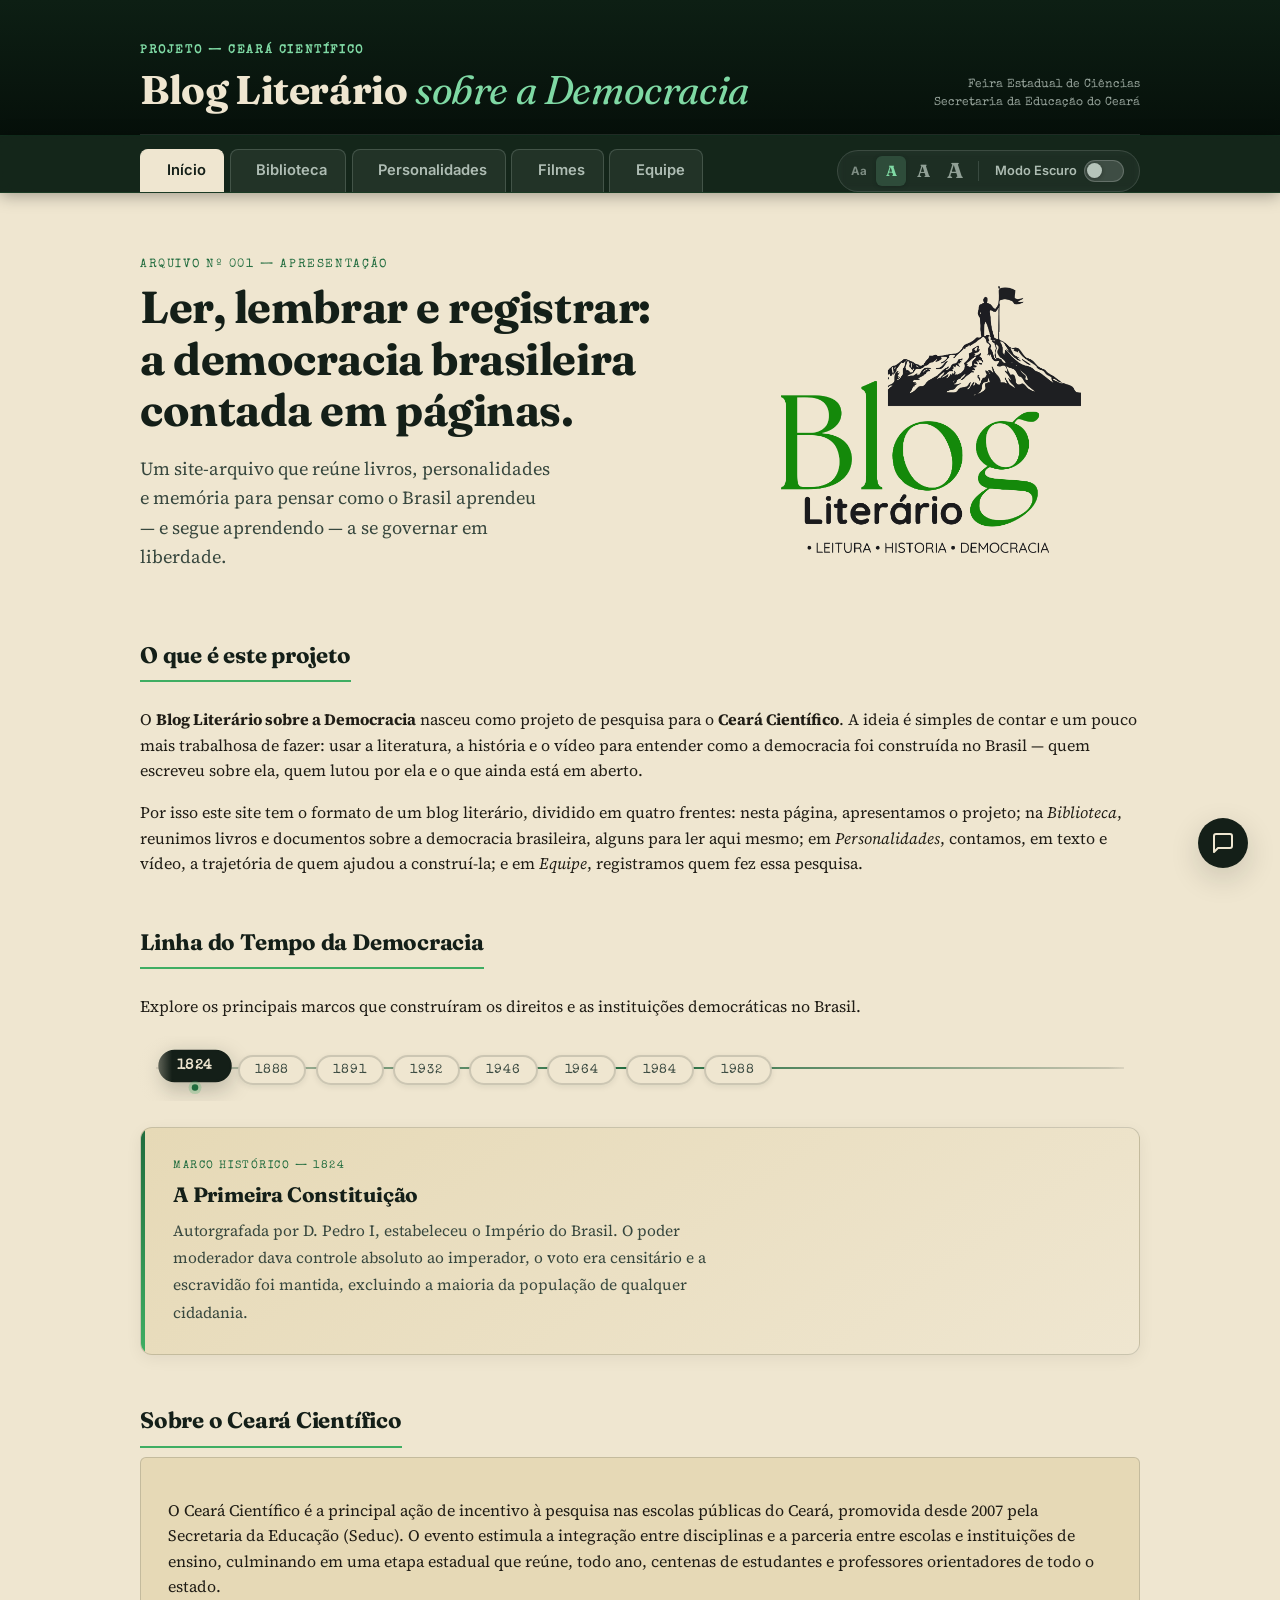
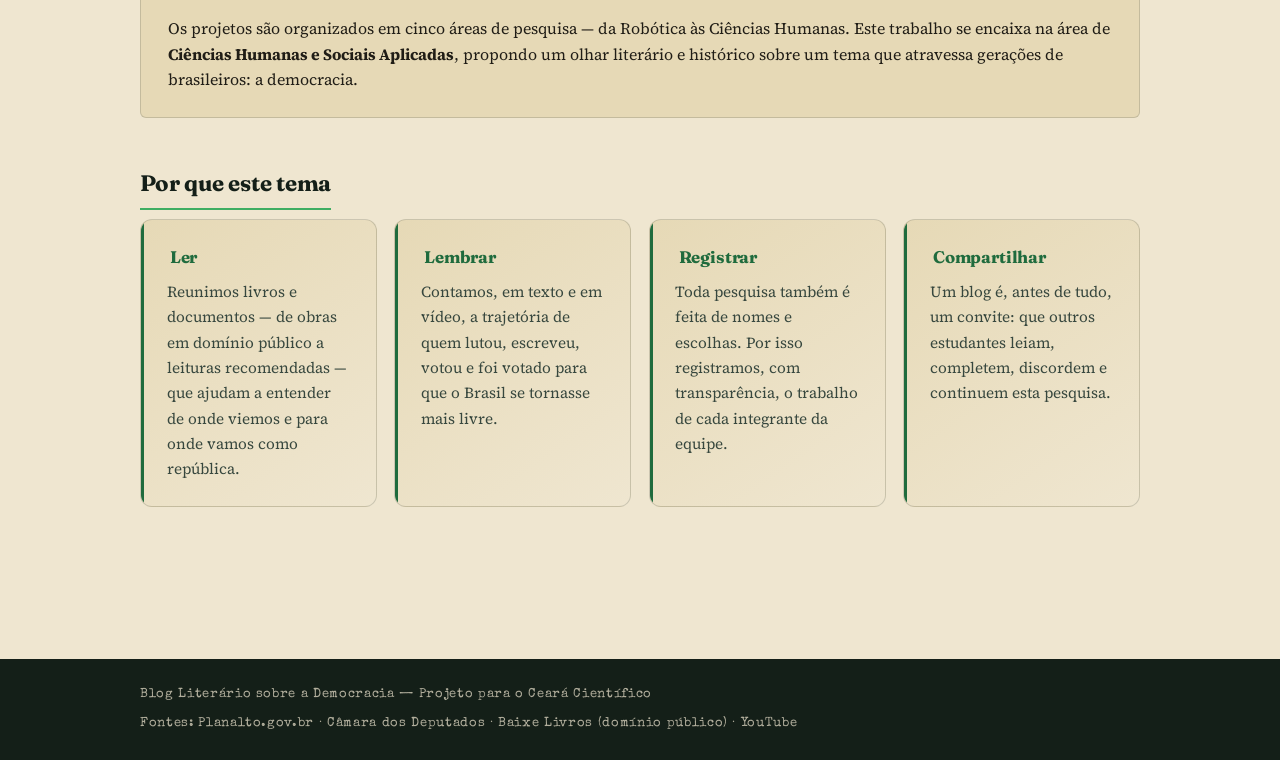
==== trabalho-democracia-real/trabalho-democracia/index.html @ 2d3a6866 "Corrige pagina inicial" ====
﻿<!DOCTYPE html>
<html lang="pt-BR">

<head>
  <meta charset="UTF-8">
  <meta name="viewport" content="width=device-width, initial-scale=1.0">
  <meta name="description"
    content="Blog Literário sobre a Democracia Brasileira — livros, personalidades e memória reunidos para entender como o Brasil aprendeu a se governar em liberdade. Projeto Ceará Científico.">
  <meta property="og:title" content="Blog Literário sobre a Democracia — Ceará Científico">
  <meta property="og:description"
    content="Livros, personalidades e memória da democracia brasileira em um site-arquivo para o Ceará Científico.">
  <meta property="og:type" content="website">
  <title>Blog Literário sobre a Democracia — Ceará Científico</title>
  <link rel="icon" type="image/png" href="logo ofccc.png">
  <link rel="apple-touch-icon" href="logo ofccc.png">
  <link rel="preconnect" href="https://fonts.googleapis.com">
  <link rel="preconnect" href="https://fonts.gstatic.com" crossorigin>
  <link
    href="https://fonts.googleapis.com/css2?family=Fraunces:opsz,wght@9..144,400;9..144,500;9..144,600;9..144,700;9..144,900&family=Source+Serif+4:opsz,wght@8..60,400;8..60,500;8..60,600&family=Inter:wght@400;500;600;700&family=Special+Elite&display=swap"
    rel="stylesheet">
  <link rel="stylesheet" href="style.css">
  <!-- EmailJS SDK -->
  <script type="text/javascript" src="https://cdn.jsdelivr.net/npm/@emailjs/browser@4/dist/email.min.js"></script>
</head>

<body>

  <header class="site-header">
    <div class="wrap">
      <div class="brand">
        <div>
          <span class="eyebrow">Projeto — Ceará Científico</span>
          <h1>Blog Literário <em>sobre a Democracia</em></h1>
        </div>
        <div class="brand-meta">Feira Estadual de Ciências<br>Secretaria da Educação do Ceará</div>
      </div>
    </div>
  </header>

  <div class="header-sticky-nav">
    <div class="wrap">
      <div class="header-bottom">
        <nav class="tabs" role="tablist" aria-label="Seções do site" style="padding-top: 0;">
          <button class="tab" role="tab" id="tabbtn-inicio" aria-controls="inicio" aria-selected="true"
            data-tab="inicio">
            <span class="tab-num"></span>Início
          </button>
          <button class="tab" role="tab" id="tabbtn-biblioteca" aria-controls="biblioteca" aria-selected="false"
            data-tab="biblioteca" tabindex="-1">
            <span class="tab-num"></span>Biblioteca
          </button>
          <button class="tab" role="tab" id="tabbtn-personalidades" aria-controls="personalidades" aria-selected="false"
            data-tab="personalidades" tabindex="-1">
            <span class="tab-num"></span>Personalidades
          </button>
          <button class="tab" role="tab" id="tabbtn-filmes" aria-controls="filmes" aria-selected="false"
            data-tab="filmes" tabindex="-1">
            <span class="tab-num"></span>Filmes
          </button>
          <button class="tab" role="tab" id="tabbtn-equipe" aria-controls="equipe" aria-selected="false"
            data-tab="equipe" tabindex="-1">
            <span class="tab-num"></span>Equipe
          </button>
        </nav>

        <div class="header-controls">
          <!-- Controles de tamanho de fonte -->
          <div class="font-size-controls" role="group" aria-label="Controle de tamanho de fonte">
            <span class="controls-label">Aa</span>
            <button class="font-size-btn" id="font-size-normal" aria-label="Tamanho normal" aria-pressed="true"
              title="Tamanho padrão">A</button>
            <button class="font-size-btn font-size-btn--lg" id="font-size-large" aria-label="Tamanho grande"
              aria-pressed="false" title="Texto maior">A</button>
            <button class="font-size-btn font-size-btn--xl" id="font-size-xlarge" aria-label="Tamanho extra grande"
              aria-pressed="false" title="Texto muito maior">A</button>
          </div>
          <!-- Separador -->
          <div class="controls-divider"></div>
          <!-- Botão modo claro/escuro -->
          <label class="theme-toggle-wrap" for="dark-mode-toggle" title="Alternar modo claro/escuro">
            <span class="theme-toggle-label">Modo Escuro</span>
            <button class="theme-toggle-btn" id="dark-mode-toggle" aria-label="Alternar modo escuro">
              <span class="toggle-knob"></span>
            </button>
          </label>
        </div>
      </div>
    </div>
  </div>

  <main>

    <!-- ================= INÍCIO ================= -->
    <section class="panel" id="inicio" role="tabpanel" aria-labelledby="tabbtn-inicio">
      <div class="wrap">

        <div class="hero">
          <div>
            <span class="eyebrow">Arquivo Nº 001 — Apresentação</span>
            <h2>Ler, lembrar e registrar: a democracia brasileira contada em páginas.</h2>
            <p class="lede">Um site-arquivo que reúne livros, personalidades e memória para pensar como o Brasil
              aprendeu — e segue aprendendo — a se governar em liberdade.</p>
          </div>
          <div class="hero-stamp">
            <img src="logo ofccc.png" alt="Logo Blog Literário" class="hero-logo">
          </div>
        </div>

        <section class="block">
          <h3>O que é este projeto</h3>
          <p>O <strong>Blog Literário sobre a Democracia</strong> nasceu como projeto de pesquisa para o <strong>Ceará
              Científico</strong>. A ideia é simples de contar e um pouco mais trabalhosa de fazer: usar a literatura, a
            história e o vídeo para entender como a democracia foi construída no Brasil — quem escreveu sobre ela, quem
            lutou por ela e o que ainda está em aberto.</p>
          <p>Por isso este site tem o formato de um blog literário, dividido em quatro frentes: nesta página,
            apresentamos o projeto; na <em>Biblioteca</em>, reunimos livros e documentos sobre a democracia brasileira,
            alguns para ler aqui mesmo; em <em>Personalidades</em>, contamos, em texto e vídeo, a trajetória de quem
            ajudou a construí-la; e em <em>Equipe</em>, registramos quem fez essa pesquisa.</p>
        </section>



        <section class="block">
          <h3>Linha do Tempo da Democracia</h3>
          <p>Explore os principais marcos que construíram os direitos e as instituições democráticas no Brasil.</p>
          <div class="timeline-container">
            <div class="timeline-track" id="timeline-track" role="tablist" aria-label="Linha do tempo"></div>
          </div>
          <div class="timeline-display" id="timeline-display" role="tabpanel"></div>
        </section>

        <section class="block">
          <h3>Sobre o Ceará Científico</h3>
          <div class="info-card">
            <p>O Ceará Científico é a principal ação de incentivo à pesquisa nas escolas públicas do Ceará, promovida
              desde 2007 pela Secretaria da Educação (Seduc). O evento estimula a integração entre disciplinas e a
              parceria entre escolas e instituições de ensino, culminando em uma etapa estadual que reúne, todo ano,
              centenas de estudantes e professores orientadores de todo o estado.</p>
            <p style="margin-bottom:0">Os projetos são organizados em cinco áreas de pesquisa — da Robótica às Ciências
              Humanas. Este trabalho se encaixa na área de <strong>Ciências Humanas e Sociais Aplicadas</strong>,
              propondo um olhar literário e histórico sobre um tema que atravessa gerações de brasileiros: a democracia.
            </p>
          </div>
        </section>

        <section class="block">
          <h3>Por que este tema</h3>
          <div class="mission-grid">
            <div class="mission-card">
              <h4>Ler</h4>
              <p>Reunimos livros e documentos — de obras em domínio público a leituras recomendadas — que ajudam a
                entender de onde viemos e para onde vamos como república.</p>
            </div>
            <div class="mission-card">
              <h4>Lembrar</h4>
              <p>Contamos, em texto e em vídeo, a trajetória de quem lutou, escreveu, votou e foi votado para que o
                Brasil se tornasse mais livre.</p>
            </div>
            <div class="mission-card">
              <h4>Registrar</h4>
              <p>Toda pesquisa também é feita de nomes e escolhas. Por isso registramos, com transparência, o trabalho
                de cada integrante da equipe.</p>
            </div>
            <div class="mission-card">
              <h4>Compartilhar</h4>
              <p>Um blog é, antes de tudo, um convite: que outros estudantes leiam, completem, discordem e continuem
                esta pesquisa.</p>
            </div>
          </div>
        </section>

      </div>
    </section>

    <!-- ================= BIBLIOTECA ================= -->
    <section class="panel" id="biblioteca" role="tabpanel" aria-labelledby="tabbtn-biblioteca" hidden>
      <div class="wrap">
        <div class="panel-head" id="biblioteca-head">
          <span class="eyebrow">Arquivo Nº 002 — Biblioteca</span>
          <h2>Uma estante sobre a democracia brasileira</h2>
          <p class="lede">Clique em qualquer livro para descobrir mais sobre ele. Alguns podem ser lidos aqui mesmo —
            são obras em domínio público. Outros são leituras recomendadas que vale buscar numa biblioteca ou livraria.
          </p>
        </div>

        <section class="block">
          <h3 id="estante-title">A estante temática</h3>
          <!-- Barra de Pesquisa de Livros por Nome -->
          <div class="bookshelf-search-box">
            <div class="search-input-wrap">
              <svg class="search-icon" viewBox="0 0 24 24" width="18" height="18" fill="none" stroke="currentColor"
                stroke-width="2.2" stroke-linecap="round" stroke-linejoin="round">
                <circle cx="11" cy="11" r="8"></circle>
                <line x1="21" y1="21" x2="16.65" y2="16.65"></line>
              </svg>
              <input type="text" id="bookshelf-search-input" class="bookshelf-search-input"
                placeholder="Pesquisar livro pelo nome ou autor..." aria-label="Pesquisar livro pelo nome">
              <button type="button" id="bookshelf-search-clear" class="bookshelf-search-clear"
                aria-label="Limpar pesquisa" style="display:none;">&times;</button>
            </div>
            <button type="button" id="bookshelf-search-btn" class="bookshelf-search-btn">
              <svg viewBox="0 0 24 24" width="16" height="16" fill="none" stroke="currentColor" stroke-width="2.5"
                stroke-linecap="round" stroke-linejoin="round">
                <circle cx="11" cy="11" r="8"></circle>
                <line x1="21" y1="21" x2="16.65" y2="16.65"></line>
              </svg>
              <span>Pesquisar</span>
            </button>
          </div>

          <!-- Filtros de Categorias Temáticas -->
          <div class="category-nav-wrapper">
            <div class="category-nav" id="category-nav" role="tablist" aria-label="Categorias temáticas da biblioteca">
            </div>
          </div>

          <!-- Banner explicativo da categoria ativa -->
          <div class="category-banner" id="category-banner" role="region" aria-live="polite"></div>

          <div class="bookshelf-stage">
            <!-- Grade de livros -->
            <div class="bookshelf-grid" id="bookshelf-grid" role="list" aria-label="Lista de livros"></div>
          </div>

        </section>
      </div>
    </section>


    <!-- ================= PERSONALIDADES ================= -->
    <section class="panel" id="personalidades" role="tabpanel" aria-labelledby="tabbtn-personalidades" hidden>
      <div class="wrap">
        <div class="panel-head">
          <span class="eyebrow">Arquivo Nº 003 — Personalidades</span>
          <h2>Vidas na construção da democracia brasileira</h2>
          <p class="lede">De um quilombo do século XVII à Constituinte de 1988: histórias de quem ampliou, defendeu ou
            reconquistou a liberdade política no Brasil.</p>
        </div>

        <section class="block">
          <!-- Barra de Controle: Pesquisa e Alternância de Visualização -->
          <div class="personality-controls">
            <div class="personality-search-box">
              <div class="search-input-wrap">
                <svg class="search-icon" viewBox="0 0 24 24" width="18" height="18" fill="none" stroke="currentColor"
                  stroke-width="2.2" stroke-linecap="round" stroke-linejoin="round">
                  <circle cx="11" cy="11" r="8"></circle>
                  <line x1="21" y1="21" x2="16.65" y2="16.65"></line>
                </svg>
                <input type="text" id="personality-search-input" class="personality-search-input"
                  placeholder="Pesquisar por nome, papel ou época..." aria-label="Pesquisar personalidade">
                <button type="button" id="personality-search-clear" class="personality-search-clear"
                  aria-label="Limpar pesquisa" style="display:none;">&times;</button>
              </div>
              <button type="button" id="personality-search-btn" class="personality-search-btn">
                <svg viewBox="0 0 24 24" width="16" height="16" fill="none" stroke="currentColor" stroke-width="2.5"
                  stroke-linecap="round" stroke-linejoin="round">
                  <circle cx="11" cy="11" r="8"></circle>
                  <line x1="21" y1="21" x2="16.65" y2="16.65"></line>
                </svg>
                <span>Pesquisar</span>
              </button>
            </div>

            <div class="personality-view-toggle">
              <button type="button" id="p-view-grid" class="p-view-btn active" aria-label="Ver em Grade"
                title="Visualização em Grade">
                <svg viewBox="0 0 24 24" width="16" height="16" fill="none" stroke="currentColor" stroke-width="2"
                  stroke-linecap="round" stroke-linejoin="round">
                  <rect x="3" y="3" width="7" height="7"></rect>
                  <rect x="14" y="3" width="7" height="7"></rect>
                  <rect x="14" y="14" width="7" height="7"></rect>
                  <rect x="3" y="14" width="7" height="7"></rect>
                </svg>
                <span>Grade</span>
              </button>
              <button type="button" id="p-view-carousel" class="p-view-btn" aria-label="Ver em Carrossel"
                title="Visualização em Carrossel">
                <svg viewBox="0 0 24 24" width="16" height="16" fill="none" stroke="currentColor" stroke-width="2"
                  stroke-linecap="round" stroke-linejoin="round">
                  <rect x="2" y="5" width="20" height="14" rx="2"></rect>
                  <path d="M8 5v14M16 5v14"></path>
                </svg>
                <span>Carrossel</span>
              </button>
            </div>
          </div>

          <!-- Filtros de Período Histórico / Épocas -->
          <div class="personality-era-wrapper">
            <div class="personality-era-nav" id="personality-era-nav" role="tablist"
              aria-label="Filtros por época histórica"></div>
          </div>

          <!-- Estágio com Grade/Carrossel -->
          <div class="personality-stage grid-mode" id="personality-stage">
            <div class="carousel-container" id="personalities-carousel-wrapper">
              <button class="carousel-arrow prev" id="carousel-prev" aria-label="Personalidade anterior">
                <svg viewBox="0 0 24 24" fill="none" stroke="currentColor" stroke-width="2.5" width="20" height="20">
                  <path d="M15 18l-6-6 6-6" />
                </svg>
              </button>
              <div class="personalities-carousel" id="personalities-carousel" role="list"
                aria-label="Lista de personalidades"></div>
              <button class="carousel-arrow next" id="carousel-next" aria-label="Próxima personalidade">
                <svg viewBox="0 0 24 24" fill="none" stroke="currentColor" stroke-width="2.5" width="20" height="20">
                  <path d="M9 18l6-6-6-6" />
                </svg>
              </button>
            </div>
            <div class="carousel-dots" id="carousel-dots" role="tablist" aria-label="Páginas do carrossel"></div>
          </div>
        </section>

      </div>
    </section>

    <!-- ================= MODAL DE PERSONALIDADE ================= -->
    <div class="personality-modal-overlay" id="personality-modal" hidden role="dialog" aria-modal="true"
      aria-labelledby="modal-name">
      <div class="personality-modal-content">
        <button class="personality-modal-close" id="personality-modal-close" aria-label="Fechar">
          <svg viewBox="0 0 24 24" fill="none" stroke="currentColor" stroke-width="2.5">
            <path d="M18 6L6 18M6 6l12 12" />
          </svg>
        </button>
        <div class="modal-header-info">
          <div class="figure-portrait" id="modal-portrait"></div>
          <h2 id="modal-name"></h2>
          <p id="modal-years"></p>
        </div>
        <div class="modal-divider"></div>
        <div class="modal-section">
          <h4 id="modal-role"></h4>
          <p id="modal-desc"></p>
        </div>
        <div class="modal-footer">
          <a class="btn-read" id="modal-video-link" href="#" target="_blank" rel="noopener">
            <svg viewBox="0 0 24 24" fill="none" stroke="currentColor" stroke-width="2">
              <path d="M5 12h14M13 5l7 7-7 7" />
            </svg>
            Assistir ao vídeo
          </a>
        </div>
      </div>
    </div>

    <!-- ================= FILMES ================= -->
    <section class="panel" id="filmes" role="tabpanel" aria-labelledby="tabbtn-filmes" hidden>
      <div class="wrap">
        <div class="panel-head">
          <span class="eyebrow">Arquivo Nº 004 — Filmografia</span>
          <h2>Cinema e democracia brasileira</h2>
          <p class="lede">Filmes e documentários que retratam a ditadura militar, a resistência política e a construção
            da democracia no Brasil. Clique em um cartaz para ler a sinopse completa.</p>
        </div>
        <section class="block">
          <h3>Os filmes do acervo</h3>
          <!-- Barra de Pesquisa de Filmes -->
          <div class="bookshelf-search-box" style="margin-bottom: 2rem;">
            <div class="search-input-wrap">
              <svg class="search-icon" viewBox="0 0 24 24" width="18" height="18" fill="none" stroke="currentColor"
                stroke-width="2.2" stroke-linecap="round" stroke-linejoin="round">
                <circle cx="11" cy="11" r="8"></circle>
                <line x1="21" y1="21" x2="16.65" y2="16.65"></line>
              </svg>
              <input type="text" id="films-search-input" class="bookshelf-search-input"
                placeholder="Pesquisar filme pelo nome ou diretor..." aria-label="Pesquisar filme pelo nome">
              <button type="button" id="films-search-clear" class="bookshelf-search-clear" aria-label="Limpar pesquisa"
                style="display:none;">&times;</button>
            </div>
            <button type="button" id="films-search-btn" class="bookshelf-search-btn">
              <svg viewBox="0 0 24 24" width="16" height="16" fill="none" stroke="currentColor" stroke-width="2.5"
                stroke-linecap="round" stroke-linejoin="round">
                <circle cx="11" cy="11" r="8"></circle>
                <line x1="21" y1="21" x2="16.65" y2="16.65"></line>
              </svg>
              <span>Pesquisar</span>
            </button>
          </div>

          <div class="films-grid" id="films-grid" role="list" aria-label="Grade de filmes"></div>
        </section>
      </div>
    </section>

    <!-- ================= EQUIPE ================= -->
    <section class="panel" id="equipe" role="tabpanel" aria-labelledby="tabbtn-equipe" hidden>
      <div class="wrap">
        <div class="panel-head">
          <span class="eyebrow">Arquivo Nº 004 — Equipe</span>
          <h2>Quem fez esta pesquisa</h2>
          <p class="lede">Toda pesquisa é também um trabalho de equipe. Estes são os papéis sugeridos de cada integrante
            — editem para refletir exatamente o que cada um fez.</p>
        </div>

        <div class="team-grid">
          <div class="team-card" data-member="matheus" role="button" tabindex="0"
            aria-label="Ver perfil completo de Matheus">
            <div class="team-avatar">
              <img src="Foto dos integrantes/Matheus-foto.jpeg" alt="Foto de Matheus" loading="lazy">
            </div>
            <div class="team-card-info">
              <div class="team-card-header">
                <h4>Matheus</h4>
                <span class="team-role">Desenvolvimento web & pesquisa histórica</span>
              </div>
              <p>Contribuiu no desenvolvimento do site e no levantamento do conteúdo histórico das personalidades e da
                biblioteca.</p>
            </div>
            <div class="team-card-action">
              <span class="team-expand-btn">
                <span>Ver perfil</span>
                <svg viewBox="0 0 24 24" fill="none" stroke="currentColor" stroke-width="2.5">
                  <path d="M5 12h14M12 5l7 7-7 7" />
                </svg>
              </span>
            </div>
          </div>

          <div class="team-card" data-member="laysa" role="button" tabindex="0"
            aria-label="Ver perfil completo de Laysa">
            <div class="team-avatar">
              <img src="Foto dos integrantes/Laysa-foto.jpeg" alt="Foto de Laysa" loading="lazy">
            </div>
            <div class="team-card-info">
              <div class="team-card-header">
                <h4>Laysa</h4>
                <span class="team-role">Redação e revisão</span>
              </div>
              <p>Redação e revisão dos textos do site, garantindo clareza e correção das informações.</p>
            </div>
            <div class="team-card-action">
              <span class="team-expand-btn">
                <span>Ver perfil</span>
                <svg viewBox="0 0 24 24" fill="none" stroke="currentColor" stroke-width="2.5">
                  <path d="M5 12h14M12 5l7 7-7 7" />
                </svg>
              </span>
            </div>
          </div>

          <div class="team-card" data-member="sophia" role="button" tabindex="0"
            aria-label="Ver perfil completo de Sophia">
            <div class="team-avatar">
              <img src="Foto dos integrantes/Sophia-foto.jpeg" alt="Foto de Sophia" loading="lazy"
                style="object-position: center center;">
            </div>
            <div class="team-card-info">
              <div class="team-card-header">
                <h4>Sophia</h4>
                <span class="team-role">Design e desenvolvimento</span>
              </div>
              <p>Design visual e desenvolvimento do site, incluindo a identidade das quatro abas.</p>
            </div>
            <div class="team-card-action">
              <span class="team-expand-btn">
                <span>Ver perfil</span>
                <svg viewBox="0 0 24 24" fill="none" stroke="currentColor" stroke-width="2.5">
                  <path d="M5 12h14M12 5l7 7-7 7" />
                </svg>
              </span>
            </div>
          </div>

          <div class="team-card" data-member="louise" role="button" tabindex="0"
            aria-label="Ver perfil completo de Louise">
            <div class="team-avatar">
              <img src="Foto dos integrantes/Louise-foto.jpeg" alt="Foto de Louise" loading="lazy"
                style="object-position: center center;">
            </div>
            <div class="team-card-info">
              <div class="team-card-header">
                <h4>Louise</h4>
                <span class="team-role">Curadoria da biblioteca</span>
              </div>
              <p>Seleção dos livros e documentos apresentados na aba Biblioteca.</p>
            </div>
            <div class="team-card-action">
              <span class="team-expand-btn">
                <span>Ver perfil</span>
                <svg viewBox="0 0 24 24" fill="none" stroke="currentColor" stroke-width="2.5">
                  <path d="M5 12h14M12 5l7 7-7 7" />
                </svg>
              </span>
            </div>
          </div>

          <div class="team-card" data-member="guilherme" role="button" tabindex="0"
            aria-label="Ver perfil completo de Guilherme">
            <div class="team-avatar">
              <img src="Foto dos integrantes/Guilherme-foto.jpeg" alt="Foto de Guilherme" loading="lazy">
            </div>
            <div class="team-card-info">
              <div class="team-card-header">
                <h4>Guilherme</h4>
                <span class="team-role">Desenvolvimento web & curadoria audiovisual</span>
              </div>
              <p>Contribuiu no desenvolvimento do site e na curadoria dos vídeos que acompanham cada personalidade.</p>
            </div>
            <div class="team-card-action">
              <span class="team-expand-btn">
                <span>Ver perfil</span>
                <svg viewBox="0 0 24 24" fill="none" stroke="currentColor" stroke-width="2.5">
                  <path d="M5 12h14M12 5l7 7-7 7" />
                </svg>
              </span>
            </div>
          </div>
        </div>
      </div>
    </section>

  </main>

  <footer>
    <div class="wrap">
      <span>Blog Literário sobre a Democracia — Projeto para o Ceará Científico</span>
      <span>Fontes: Planalto.gov.br · Câmara dos Deputados · Baixe Livros (domínio público) · YouTube</span>
    </div>
  </footer>

  <!-- ================= DETALHE DO LIVRO (OVERLAY) ================= -->
  <div class="book-zoom-view" id="book-zoom-view" hidden role="dialog" aria-modal="true" aria-label="Detalhes do livro">
    <button class="book-zoom-back" id="book-zoom-back" type="button" aria-label="Voltar para a estante">
      <svg viewBox="0 0 24 24" fill="none" stroke="currentColor" stroke-width="2.5" stroke-linecap="round"
        stroke-linejoin="round">
        <path d="M19 12H5M12 19l-7-7 7-7" />
      </svg>
      <span>Voltar à estante</span>
    </button>
    <div class="book-zoom-content">
      <div class="book-zoom-cover" id="book-zoom-cover"></div>
      <div class="book-zoom-info" id="book-zoom-info"></div>
    </div>
  </div>

  <!-- ================= DETALHE DO FILME (OVERLAY) ================= -->
  <div class="film-zoom-view" id="film-zoom-view" hidden role="dialog" aria-modal="true" aria-label="Detalhes do filme">
    <button class="film-zoom-back" id="film-zoom-back" type="button" aria-label="Voltar à filmografia">
      <svg viewBox="0 0 24 24" fill="none" stroke="currentColor" stroke-width="2.5" stroke-linecap="round"
        stroke-linejoin="round">
        <path d="M19 12H5M12 19l-7-7 7-7" />
      </svg>
      <span>Voltar à filmografia</span>
    </button>
    <div class="film-zoom-content">
      <div class="film-zoom-poster" id="film-zoom-poster"></div>
      <div class="film-zoom-info" id="film-zoom-info"></div>
    </div>
  </div>

  <!-- ================= MODAL DE EXPANSÃO DA EQUIPE ================= -->
  <div class="team-modal-overlay" id="team-modal" hidden role="dialog" aria-modal="true"
    aria-labelledby="team-modal-name">
    <div class="team-modal-content">
      <button class="team-modal-close" id="team-modal-close" type="button" aria-label="Fechar perfil">
        <svg viewBox="0 0 24 24" fill="none" stroke="currentColor" stroke-width="2.5">
          <path d="M18 6L6 18M6 6l12 12" />
        </svg>
      </button>

      <div class="team-modal-hero">
        <div class="team-modal-avatar">
          <img id="team-modal-img" src="" alt="Foto do integrante">
        </div>
        <div class="team-modal-header-text">
          <span class="team-modal-badge" id="team-modal-badge"></span>
          <h3 id="team-modal-name"></h3>
          <span class="team-modal-role" id="team-modal-role"></span>
        </div>
      </div>

      <div class="team-modal-divider"></div>

      <div class="team-modal-section">
        <h5 class="team-modal-section-title">
          <svg viewBox="0 0 24 24" fill="none" stroke="currentColor" stroke-width="2" width="18" height="18">
            <path d="M12 20h9M16.5 3.5a2.121 2.121 0 0 1 3 3L7 19l-4 1 1-4L16.5 3.5z" />
          </svg>
          Atuação no Projeto
        </h5>
        <p class="team-modal-desc" id="team-modal-summary"></p>
      </div>

      <div class="team-modal-section">
        <h5 class="team-modal-section-title">
          <svg viewBox="0 0 24 24" fill="none" stroke="currentColor" stroke-width="2" width="18" height="18">
            <polyline points="9 11 12 14 22 4" />
            <path d="M21 12v7a2 2 0 0 1-2 2H5a2 2 0 0 1-2-2V5a2 2 0 0 1 2-2h11" />
          </svg>
          Principais Contribuições
        </h5>
        <ul class="team-modal-list" id="team-modal-contributions"></ul>
      </div>

      <div class="team-modal-quote" id="team-modal-quote-wrap">
        <div class="team-modal-quote-icon">❝</div>
        <p id="team-modal-quote"></p>
      </div>
    </div>
  </div>

  <!-- ================= FERRAMENTAS FLUTUANTES ================= -->
  <div class="floating-tools">
    <button class="tool-btn" id="btn-feedback" aria-label="Deixar feedback">
      <svg viewBox="0 0 24 24" fill="none" stroke="currentColor" stroke-width="2" stroke-linecap="round"
        stroke-linejoin="round">
        <path d="M21 15a2 2 0 0 1-2 2H7l-4 4V5a2 2 0 0 1 2-2h14a2 2 0 0 1 2 2z"></path>
      </svg>
    </button>
  </div>



  <div class="tool-modal" id="modal-feedback" hidden>
    <div class="tool-modal-content">
      <div class="tool-modal-header">
        <h4>Deixe seu feedback</h4>
        <button class="close-btn" aria-label="Fechar">×</button>
      </div>
      <div class="tool-modal-body" id="feedback-modal-body">
        <!-- Renderizado dinamicamente pelo script.js com base no login -->
      </div>
    </div>
  </div>

  <script src="script.js"></script>

  <!-- ================= WIDGET VLIBRAS ================= -->
  <!--
    O #vlibras-wrapper é controlado por NÓS (display: none/block).
    O VLibras opera dentro de [vw] sem interferir no wrapper.
  -->
  <div id="vlibras-wrapper">
    <div vw class="enabled">
      <div vw-access-button class="active"></div>
      <div vw-plugin-wrapper>
        <div class="vw-plugin-top-wrapper"></div>
      </div>
    </div>
  </div>

  <!-- Script do VLibras: carregado sempre para inicializar corretamente -->
  <script src="https://vlibras.gov.br/app/vlibras-plugin.js"></script>
  <script>
    if (window.VLibras) { new window.VLibras.Widget('https://vlibras.gov.br/app'); }
  </script>

</body>

</html>
---- trabalho-democracia-real/trabalho-democracia/style.css ----
:root {
  --paper: #efe6d0;
  --paper-2: #e6d9b6;
  --paper-deep: #dbc79c;
  --ink: #141f18;
  --ink-2: #37473e;
  --charcoal: #201d16;
  --stamp: #1f6b3d;
  --seal: #123321;
  --gold: #3fae63;
  --line: rgba(20, 32, 26, 0.16);
  --shadow: 0 10px 30px rgba(16, 22, 18, 0.16);
  --radius: 6px;
}

* {
  box-sizing: border-box;
}

html {
  scroll-behavior: smooth;
}

body {
  margin: 0;
  background-color: var(--paper);
  color: var(--charcoal);
  font-family: 'Source Serif 4', serif;
  line-height: 1.6;
  position: relative;
  min-height: 100vh;
}

body::before {
  content: "";
  position: fixed;
  inset: 0;
  pointer-events: none;
  z-index: 0;
  opacity: 0.05;
  mix-blend-mode: multiply;
  background-image: url("data:image/svg+xml;utf8,<svg xmlns='http://www.w3.org/2000/svg'><filter id='n'><feTurbulence type='fractalNoise' baseFrequency='0.85' numOctaves='2' stitchTiles='stitch'/></filter><rect width='100%25' height='100%25' filter='url(%23n)'/></svg>");
}

h1,
h2,
h3,
h4 {
  font-family: 'Fraunces', serif;
  color: var(--ink);
  margin: 0 0 .4em;
  letter-spacing: -0.01em;
}

a {
  color: var(--stamp);
}

a:hover {
  color: var(--ink);
}

.eyebrow {
  font-family: 'Special Elite', monospace;
  font-size: 0.72rem;
  letter-spacing: 0.14em;
  text-transform: uppercase;
  color: var(--stamp);
  display: inline-block;
  margin-bottom: 0.6em;
}

.wrap {
  max-width: 1080px;
  margin: 0 auto;
  padding: 0 clamp(1rem, 4vw, 2.5rem);
  position: relative;
  z-index: 1;
}

button {
  font-family: inherit;
}

:focus-visible {
  outline: 3px solid var(--gold);
  outline-offset: 2px;
}

/* ---------- HEADER / NAV ---------- */
header.site-header {
  background: linear-gradient(180deg, #0d1f14 0%, #06100a 100%);
  color: var(--paper);
  padding-top: clamp(1.4rem, 3vw, 2.2rem);
  position: relative;
  z-index: 2;
  border-bottom: 1px solid rgba(63, 174, 99, 0.12);
}

/* ---- STICKY NAV ---- */
.header-sticky-nav {
  position: sticky;
  top: 0;
  z-index: 9990;
  background: rgba(13, 31, 20, 0.97);
  backdrop-filter: blur(10px);
  -webkit-backdrop-filter: blur(10px);
  border-bottom: 1px solid rgba(63, 174, 99, 0.14);
  box-shadow: 0 2px 16px rgba(0, 0, 0, 0.35);
}

.header-bottom {
  display: flex;
  justify-content: space-between;
  align-items: flex-end;
  padding-top: 0.8rem;
  flex-wrap: wrap;
  gap: 1.2rem;
}

/* ---- HEADER CONTROLS PILL ---- */
.header-controls {
  display: flex;
  align-items: center;
  gap: 0;
  background: rgba(255, 255, 255, 0.07);
  border: 1px solid rgba(255, 255, 255, 0.12);
  border-radius: 999px;
  padding: 0.3rem 0.6rem;
  backdrop-filter: blur(4px);
}

.controls-label {
  font-family: 'Inter', sans-serif;
  font-size: 0.72rem;
  font-weight: 700;
  color: rgba(223, 236, 227, 0.5);
  padding: 0 0.4rem 0 0.2rem;
  letter-spacing: 0.04em;
}

.controls-divider {
  width: 1px;
  height: 20px;
  background: rgba(223, 236, 227, 0.15);
  margin: 0 0.5rem;
  flex-shrink: 0;
}

/* Font-size btns dentro da pílula */
.header-controls .font-size-btn {
  background: transparent;
  border: none;
  color: rgba(223, 236, 227, 0.6);
  border-radius: 6px;
  width: 30px;
  height: 30px;
  font-family: 'Fraunces', serif;
  font-weight: 700;
  cursor: pointer;
  display: flex;
  align-items: center;
  justify-content: center;
  transition: all 0.18s ease;
}

.header-controls .font-size-btn:hover {
  background: rgba(255, 255, 255, 0.1);
  color: var(--paper);
  border-color: transparent;
}

.header-controls .font-size-btn[aria-pressed="true"] {
  background: rgba(127, 217, 164, 0.18);
  color: #7fd9a4;
  border-color: transparent;
  box-shadow: 0 1px 4px rgba(0,0,0,0.18);
}

/* ---- TOGGLE SWITCH (bolinha deslizante) ---- */
.theme-toggle-btn {
  position: relative;
  width: 40px;
  height: 22px;
  border-radius: 999px;
  background: rgba(255, 255, 255, 0.15);
  border: 1.5px solid rgba(255, 255, 255, 0.2);
  cursor: pointer;
  transition: background 0.28s ease, border-color 0.28s ease;
  flex-shrink: 0;
  padding: 0;
  outline: none;
}

.theme-toggle-btn:hover {
  background: rgba(255, 255, 255, 0.22);
}

.theme-toggle-btn:focus-visible {
  outline: 2px solid var(--gold);
  outline-offset: 2px;
}

/* A bolinha */
.toggle-knob {
  position: absolute;
  top: 2px;
  left: 2px;
  width: 15px;
  height: 15px;
  border-radius: 50%;
  background: rgba(223, 236, 227, 0.75);
  transition: transform 0.28s cubic-bezier(0.34, 1.56, 0.64, 1), background 0.28s ease;
  box-shadow: 0 1px 4px rgba(0,0,0,0.3);
}

/* Modo escuro ativo: desliza a bolinha e muda cor */
:root[data-theme="dark"] .theme-toggle-btn {
  background: rgba(127, 217, 164, 0.3);
  border-color: rgba(127, 217, 164, 0.5);
}

:root[data-theme="dark"] .toggle-knob {
  transform: translateX(18px);
  background: #7fd9a4;
}

/* Ícones: ocultos (só usamos a bolinha) */
.theme-icon, .theme-label { display: none !important; }

/* Wrapper label + toggle */
.theme-toggle-wrap {
  display: flex;
  align-items: center;
  gap: 0.45rem;
  cursor: pointer;
  padding: 0.15rem 0.3rem 0.15rem 0.5rem;
  border-radius: 999px;
  transition: background 0.2s ease;
  user-select: none;
}

.theme-toggle-wrap:hover {
  background: rgba(255, 255, 255, 0.08);
}

.theme-toggle-label {
  font-family: 'Inter', sans-serif;
  font-size: 0.8rem;
  font-weight: 600;
  color: rgba(223, 236, 227, 0.75);
  white-space: nowrap;
  transition: color 0.2s ease;
}

.theme-toggle-wrap:hover .theme-toggle-label {
  color: var(--paper);
}

:root[data-theme="dark"] .theme-toggle-label {
  color: rgba(180, 220, 195, 0.75);
}

:root[data-theme="dark"] .theme-toggle-wrap:hover .theme-toggle-label {
  color: #c8ecd6;
}


.brand {
  display: flex;
  align-items: flex-end;
  justify-content: space-between;
  flex-wrap: wrap;
  gap: 1rem;
  padding-bottom: 1.4rem;
  border-bottom: 1px solid rgba(223, 236, 227, 0.14);
}

.brand .eyebrow {
  color: #7fd9a4;
  font-weight: 700;
}

.brand h1 {
  color: var(--paper);
  font-size: clamp(1.7rem, 3.6vw, 2.5rem);
  font-weight: 700;
  line-height: 1.1;
  margin: 0;
}

.brand h1 em {
  font-style: italic;
  font-weight: 400;
  color: #7fd9a4;
}

.brand-meta {
  font-family: 'Special Elite', monospace;
  font-size: 0.75rem;
  color: rgba(223, 236, 227, 0.65);
  text-align: right;
  line-height: 1.5;
}

nav.tabs {
  display: flex;
  gap: 0.35rem;
  overflow-x: auto;
  padding-top: 0.7rem;
}

.tab {
  appearance: none;
  border: 1px solid rgba(223, 236, 227, 0.18);
  border-bottom: none;
  background: rgba(255, 255, 255, 0.06);
  color: rgba(223, 236, 227, 0.75);
  padding: 0.7rem 1.1rem 0.8rem;
  border-radius: 8px 8px 0 0;
  cursor: pointer;
  font-family: 'Inter', sans-serif;
  font-size: 0.92rem;
  font-weight: 600;
  white-space: nowrap;
  display: flex;
  align-items: baseline;
  gap: 0.5rem;
  transition: background .2s ease, color .2s ease, transform .15s ease;
}

.tab .tab-num {
  font-family: 'Special Elite', monospace;
  font-size: 0.7rem;
  opacity: 0.7;
}

.tab:hover {
  background: rgba(223, 236, 227, 0.12);
  color: var(--paper);
}

.tab[aria-selected="true"] {
  background: var(--paper);
  color: var(--ink);
  border-color: var(--paper);
}

.tab[aria-selected="true"] .tab-num {
  color: var(--stamp);
  opacity: 1;
}

/* Dark mode tabs */
:root[data-theme="dark"] .tab {
  border-color: rgba(100, 180, 130, 0.2);
  background: rgba(255, 255, 255, 0.04);
  color: rgba(180, 220, 195, 0.75);
}

:root[data-theme="dark"] .tab:hover {
  background: rgba(255, 255, 255, 0.08);
  color: #c8ecd6;
}

:root[data-theme="dark"] .tab[aria-selected="true"] {
  background: #1e1e1e;
  color: #e0e0e0;
  border-color: rgba(100, 200, 130, 0.3);
}

/* ---------- MAIN / PANELS ---------- */
main {
  background: var(--paper);
  position: relative;
  z-index: 1;
}

.panel {
  padding: clamp(2rem, 5vw, 3.5rem) 0 clamp(3rem, 6vw, 4.5rem);
}

.panel[hidden] {
  display: none;
}

.panel-head {
  max-width: 640px;
  margin-bottom: 2.2rem;
}

.panel-head p.lede {
  font-size: 1.08rem;
  color: var(--ink-2);
}

section.block {
  margin-bottom: 3rem;
}

section.block>h3 {
  font-size: 1.4rem;
  border-bottom: 2px solid var(--gold);
  padding-bottom: 0.4rem;
  display: inline-block;
}

/* ---------- HERO (InÃ­cio) ---------- */
.hero {
  display: grid;
  grid-template-columns: 1.3fr 1fr;
  gap: 2.5rem;
  align-items: center;
  margin-bottom: 3rem;
}

.hero h2 {
  font-size: clamp(1.9rem, 4vw, 2.8rem);
  line-height: 1.15;
}

.hero .lede {
  font-size: 1.15rem;
  color: var(--ink-2);
  max-width: 46ch;
}

.hero-stamp {
  display: flex;
  justify-content: center;
}

.hero-logo {
  width: min(300px, 95vw);
  height: auto;
}

@media (max-width:760px) {
  .hero {
    grid-template-columns: 1fr;
    text-align: left;
  }

  .hero-stamp {
    order: -1;
    margin-bottom: 0.5rem;
  }

  .hero-logo {
    width: 200px;
  }
}

/* ---------- NAV CARDS + STATS (Início) ---------- */
.nav-grid {
  display: grid;
  grid-template-columns: repeat(auto-fit, minmax(280px, 1fr));
  gap: 1.2rem;
  margin-bottom: 3rem;
}

.nav-card {
  appearance: none;
  text-align: left;
  cursor: pointer;
  background: linear-gradient(145deg, #0d1f14 0%, #060a07 60%, #0a1a10 100%);
  border: 1px solid rgba(127, 217, 164, 0.15);
  border-radius: 14px;
  padding: 0;
  display: flex;
  flex-direction: column;
  overflow: hidden;
  position: relative;
  transition: transform .25s cubic-bezier(0.34, 1.56, 0.64, 1), box-shadow .25s ease, border-color .25s ease;
  box-shadow: 0 4px 24px rgba(0, 0, 0, 0.22), inset 0 1px 0 rgba(127, 217, 164, 0.08);
}

/* Shimmer de borda superior */
.nav-card::before {
  content: '';
  position: absolute;
  top: 0;
  left: 0;
  right: 0;
  height: 2px;
  background: linear-gradient(90deg, transparent, rgba(127, 217, 164, 0.6), transparent);
  transform: translateX(-100%);
  transition: transform 0.5s ease;
}

.nav-card:hover::before {
  transform: translateX(100%);
}

/* Reflexo interno no hover */
.nav-card::after {
  content: '';
  position: absolute;
  inset: 0;
  background: radial-gradient(ellipse at 30% 0%, rgba(127, 217, 164, 0.07) 0%, transparent 65%);
  opacity: 0;
  transition: opacity .3s ease;
  pointer-events: none;
}

.nav-card:hover::after {
  opacity: 1;
}

.nav-card:hover {
  transform: translateY(-6px) scale(1.01);
  box-shadow: 0 16px 40px rgba(0, 0, 0, 0.32), 0 0 0 1px rgba(127, 217, 164, 0.25), inset 0 1px 0 rgba(127, 217, 164, 0.15);
  border-color: rgba(127, 217, 164, 0.3);
}

/* Ícone grande no topo do card */
.nav-card-icon {
  font-size: 2.6rem;
  line-height: 1;
  padding: 1.8rem 1.8rem 0.8rem;
  display: block;
  filter: drop-shadow(0 4px 12px rgba(63, 174, 99, 0.35));
  transition: transform .3s cubic-bezier(0.34, 1.56, 0.64, 1);
}

.nav-card:hover .nav-card-icon {
  transform: scale(1.15) rotate(-4deg);
}

/* Corpo do card */
.nav-card-body {
  padding: 0 1.8rem 1.8rem;
  display: flex;
  flex-direction: column;
  gap: 0.45rem;
  flex: 1;
}

.nav-card .eyebrow {
  color: #7fd9a4;
  margin-bottom: 0;
  font-size: 0.68rem;
}

.nav-card h4 {
  color: var(--paper);
  font-size: 1.32rem;
  margin: 0;
  letter-spacing: -0.02em;
}

.nav-card p {
  color: rgba(223, 236, 227, 0.68);
  font-size: 0.91rem;
  margin: 0;
  line-height: 1.55;
}

/* Divisor sutil */
.nav-card-divider {
  height: 1px;
  background: rgba(127, 217, 164, 0.1);
  margin: 0.9rem 1.8rem;
}

/* Rodapé do card com seta */
.nav-card-footer {
  padding: 0 1.8rem 1.5rem;
  display: flex;
  align-items: center;
  justify-content: space-between;
}

.nav-arrow {
  font-family: 'Inter', sans-serif;
  font-weight: 700;
  font-size: 0.82rem;
  color: #7fd9a4;
  display: flex;
  align-items: center;
  gap: 0.4rem;
  letter-spacing: 0.02em;
  transition: gap .2s ease;
}

.nav-card:hover .nav-arrow {
  gap: 0.7rem;
}

.nav-arrow svg {
  width: 14px;
  height: 14px;
  flex-shrink: 0;
  transition: transform .2s ease;
}

.nav-card:hover .nav-arrow svg {
  transform: translateX(3px);
}

/* Badge de contagem no rodapé */
.nav-card-count {
  font-family: 'Special Elite', monospace;
  font-size: 0.68rem;
  color: rgba(127, 217, 164, 0.5);
  letter-spacing: 0.06em;
}

.stats-strip {
  background: linear-gradient(160deg, var(--ink) 0%, #060a07 100%);
  border-radius: var(--radius);
  padding: 2rem clamp(1.2rem, 4vw, 2.2rem);
  display: grid;
  grid-template-columns: repeat(auto-fit, minmax(150px, 1fr));
  gap: 1.4rem;
  margin: 3rem 0;
}

.stat-item {
  text-align: center;
}

.stat-item .stat-num {
  font-family: 'Fraunces', serif;
  font-weight: 700;
  font-size: clamp(1.9rem, 4vw, 2.6rem);
  color: var(--gold);
  line-height: 1;
}

.stat-item .stat-label {
  font-family: 'Inter', sans-serif;
  font-size: 0.76rem;
  color: rgba(223, 236, 227, 0.72);
  margin-top: 0.5rem;
  text-transform: uppercase;
  letter-spacing: 0.03em;
}

.mission-grid {
  display: grid;
  grid-template-columns: repeat(auto-fit, minmax(210px, 1fr));
  gap: 1.1rem;
}

.mission-card {
  background: linear-gradient(145deg, var(--paper-2) 0%, var(--paper) 100%);
  border: 1px solid var(--line);
  border-radius: 12px;
  padding: 1.5rem 1.6rem;
  position: relative;
  overflow: hidden;
  transition: transform .2s ease, box-shadow .2s ease;
}

.mission-card::before {
  content: '';
  position: absolute;
  top: 0;
  left: 0;
  width: 3px;
  height: 100%;
  background: var(--stamp);
  border-radius: 3px 0 0 3px;
}

.mission-card:hover {
  transform: translateY(-3px);
  box-shadow: 0 8px 24px rgba(16, 22, 18, 0.12);
}

.mission-card h4 {
  font-size: 1.05rem;
  color: var(--stamp);
  margin-bottom: 0.5rem;
  padding-left: 0.2rem;
}

.mission-card p {
  margin: 0;
  font-size: 0.96rem;
  line-height: 1.65;
  color: var(--ink-2);
}

.info-card {
  background: var(--paper-2);
  border: 1px solid var(--line);
  border-radius: var(--radius);
  padding: 1.5rem 1.7rem;
}

/* Botão "Ler" — usado em Personalidades e no painel de detalhe */
.pill-badge {
  display: inline-flex;
  align-items: center;
  gap: 0.35rem;
  font-family: 'Special Elite', monospace;
  font-size: 0.66rem;
  letter-spacing: 0.08em;
  text-transform: uppercase;
  color: var(--paper);
  background: var(--seal);
  padding: 0.34rem 0.7rem;
  border-radius: 999px;
  white-space: nowrap;
}

.btn-read {
  display: inline-flex;
  align-items: center;
  gap: 0.5rem;
  margin-top: 1.1rem;
  padding: 0.65rem 1.15rem;
  background: var(--ink);
  color: var(--paper);
  border-radius: 999px;
  font-family: 'Inter', sans-serif;
  font-weight: 600;
  font-size: 0.88rem;
  text-decoration: none;
  border: 1px solid var(--ink);
  transition: background .2s ease, transform .15s ease, color .2s ease;
}

.btn-read svg {
  width: 12px;
  height: 12px;
  flex-shrink: 0;
}

.btn-read:hover {
  background: var(--stamp);
  border-color: var(--stamp);
  color: #fff;
  transform: translateY(-2px);
}

/* ---------- BARRA DE PESQUISA NA BIBLIOTECA ---------- */
.bookshelf-search-box {
  display: flex;
  gap: 0.6rem;
  align-items: center;
  margin: 1.2rem 0 0.8rem;
  max-width: 580px;
}

.search-input-wrap {
  position: relative;
  flex: 1;
  display: flex;
  align-items: center;
}

.search-input-wrap .search-icon {
  position: absolute;
  left: 0.9rem;
  color: var(--ink-2);
  pointer-events: none;
  opacity: 0.7;
}

.bookshelf-search-input {
  width: 100%;
  padding: 0.6rem 2.2rem 0.6rem 2.5rem;
  font-family: 'Inter', sans-serif;
  font-size: 0.9rem;
  color: var(--ink);
  background: var(--paper);
  border: 1.5px solid var(--line);
  border-radius: 999px;
  outline: none;
  transition: all 0.2s ease;
  box-shadow: 0 2px 6px rgba(0, 0, 0, 0.04);
}

.bookshelf-search-input:focus {
  border-color: var(--forest);
  background: #ffffff;
  box-shadow: 0 0 0 3px rgba(31, 107, 61, 0.15), 0 4px 12px rgba(0, 0, 0, 0.06);
}

[data-theme="dark"] .bookshelf-search-input:focus {
  background: #1e2621;
}

.bookshelf-search-clear {
  position: absolute;
  right: 0.8rem;
  background: none;
  border: none;
  font-size: 1.2rem;
  line-height: 1;
  color: var(--ink-2);
  cursor: pointer;
  padding: 0;
  opacity: 0.6;
  transition: opacity 0.15s ease;
}

.bookshelf-search-clear:hover {
  opacity: 1;
}

.bookshelf-search-btn {
  display: inline-flex;
  align-items: center;
  gap: 0.45rem;
  padding: 0.6rem 1.2rem;
  font-family: 'Inter', sans-serif;
  font-size: 0.88rem;
  font-weight: 600;
  color: #ffffff;
  background: var(--stamp);
  border: none;
  border-radius: 999px;
  cursor: pointer;
  transition: all 0.2s ease;
  box-shadow: 0 3px 8px rgba(31, 107, 61, 0.25);
  white-space: nowrap;
}

.bookshelf-search-btn:hover {
  background: var(--seal);
  transform: translateY(-1px);
  box-shadow: 0 5px 12px rgba(31, 107, 61, 0.35);
}

.bookshelf-search-btn:active {
  transform: translateY(0);
}

/* Mensagem de resultado não encontrado */
.no-books-msg {
  grid-column: 1 / -1;
  text-align: center;
  padding: 3rem 1.5rem;
  font-family: 'Fraunces', Georgia, serif;
  font-size: 1.15rem;
  font-weight: 600;
  color: var(--ink-2);
  background: var(--paper-2);
  border: 1.5px dashed var(--line);
  border-radius: 12px;
  margin: 1rem 0;
}

/* ---------- CATEGORIAS TEMÁTICAS DA BIBLIOTECA ---------- */
.category-nav-wrapper {
  margin: 1.5rem 0 1rem;
  overflow-x: auto;
  scrollbar-width: none;
  padding-bottom: 0.4rem;
}

.category-nav-wrapper::-webkit-scrollbar {
  display: none;
}

.category-nav {
  display: flex;
  gap: 0.55rem;
  flex-wrap: wrap;
  align-items: center;
}

.category-tab {
  appearance: none;
  border: 1.5px solid var(--line);
  background: var(--paper);
  color: var(--ink-2);
  padding: 0.45rem 0.9rem;
  border-radius: 999px;
  font-family: 'Inter', sans-serif;
  font-size: 0.84rem;
  font-weight: 600;
  cursor: pointer;
  display: inline-flex;
  align-items: center;
  gap: 0.45rem;
  transition: all 0.2s cubic-bezier(0.34, 1.56, 0.64, 1);
  box-shadow: 0 2px 5px rgba(16, 22, 18, 0.05);
  white-space: nowrap;
}

.category-tab:hover {
  background: var(--paper-2);
  border-color: var(--stamp);
  color: var(--stamp);
  transform: translateY(-2px);
  box-shadow: 0 4px 10px rgba(63, 174, 99, 0.15);
}

.category-tab.active {
  background: var(--ink);
  color: #ffffff;
  border-color: var(--ink);
  transform: translateY(-2px);
  box-shadow: 0 4px 14px rgba(16, 22, 18, 0.25);
}

.category-tab-count {
  font-size: 0.72rem;
  background: rgba(0, 0, 0, 0.08);
  color: inherit;
  padding: 0.15rem 0.45rem;
  border-radius: 999px;
  font-family: 'Special Elite', monospace;
  font-weight: 700;
}

.category-tab.active .category-tab-count {
  background: rgba(255, 255, 255, 0.22);
  color: #ffffff;
}

/* Banner explicativo da categoria */
.category-banner {
  background: linear-gradient(145deg, var(--paper-2) 0%, var(--paper) 100%);
  border: 1px solid var(--line);
  border-left: 4px solid var(--stamp);
  border-radius: 8px;
  padding: 1.1rem 1.3rem;
  margin-bottom: 2rem;
  transition: all 0.25s ease;
  box-shadow: 0 3px 12px rgba(16, 22, 18, 0.04);
}

.category-banner-header {
  display: flex;
  align-items: center;
  justify-content: space-between;
  gap: 1rem;
  margin-bottom: 0.4rem;
  flex-wrap: wrap;
}

.category-banner-title {
  display: flex;
  align-items: center;
  gap: 0.55rem;
  font-family: 'Fraunces', serif;
  font-size: 1.25rem;
  font-weight: 700;
  color: var(--ink);
  margin: 0;
}

.category-banner-count {
  font-family: 'Special Elite', monospace;
  font-size: 0.78rem;
  letter-spacing: 0.05em;
  color: var(--stamp);
  background: rgba(63, 174, 99, 0.12);
  padding: 0.22rem 0.6rem;
  border-radius: 999px;
  border: 1px solid rgba(63, 174, 99, 0.25);
}

.category-banner-theme {
  font-family: 'Source Serif 4', Georgia, serif;
  font-size: 0.95rem;
  line-height: 1.55;
  color: var(--ink-2);
  margin: 0;
}

/* Tag de categoria no card de livro */
.book-card-tags {
  display: flex;
  gap: 0.3rem;
  flex-wrap: wrap;
  justify-content: center;
  margin-top: 0.2rem;
}

.book-card-category-tag {
  font-family: 'Inter', sans-serif;
  font-size: 0.65rem;
  font-weight: 600;
  padding: 0.15rem 0.5rem;
  border-radius: 4px;
  background: rgba(0, 0, 0, 0.05);
  color: var(--ink-2);
  border: 1px solid var(--line);
  white-space: nowrap;
}

[data-theme="dark"] .book-card-category-tag {
  background: rgba(255, 255, 255, 0.07);
  color: #d1d5db;
  border-color: rgba(255, 255, 255, 0.12);
}

/* Categorias no modal de detalhes do livro */
.book-detail-categories {
  display: flex;
  gap: 0.4rem;
  flex-wrap: wrap;
  margin: 0.6rem 0;
}

.category-chip {
  font-family: 'Inter', sans-serif;
  font-size: 0.75rem;
  font-weight: 600;
  padding: 0.25rem 0.65rem;
  border-radius: 999px;
  display: inline-flex;
  align-items: center;
  gap: 0.35rem;
}

.category-chip.primary {
  background: var(--ink);
  color: #fff;
}

.category-chip.secondary {
  background: var(--paper-2);
  color: var(--ink);
  border: 1px solid var(--line);
}

[data-theme="dark"] .category-chip.secondary {
  background: rgba(255, 255, 255, 0.08);
  color: #eee;
  border-color: rgba(255, 255, 255, 0.15);
}

/* Caixa de justificativa temática no modal */
.thematic-callout {
  background: rgba(63, 174, 99, 0.08);
  border-left: 3px solid var(--stamp);
  border-radius: 0 6px 6px 0;
  padding: 0.85rem 1rem;
  margin: 0.8rem 0;
  font-family: 'Source Serif 4', Georgia, serif;
  font-size: 0.92rem;
  line-height: 1.5;
  color: var(--ink);
}

.thematic-callout strong {
  display: block;
  font-family: 'Inter', sans-serif;
  font-size: 0.78rem;
  text-transform: uppercase;
  letter-spacing: 0.05em;
  color: var(--stamp);
  margin-bottom: 0.3rem;
}

/* ---------- BIBLIOTECA — Estante de Livros ---------- */

/* Stage: container relativo para o overlay ficar em cima */
.bookshelf-stage {
  position: relative;
}

/* ===== GRADE DE LIVROS ===== */
.bookshelf-grid {
  display: grid;
  grid-template-columns: repeat(auto-fill, minmax(200px, 1fr));
  gap: 2rem 1.5rem;
  align-items: start;
}

/* Cartão de livro */
.book-card {
  appearance: none;
  border: none;
  background: none;
  cursor: pointer;
  padding: 0;
  display: flex;
  flex-direction: column;
  align-items: center;
  gap: 0.75rem;
  transition: transform 0.22s ease;
  outline: none;
}

.book-card:hover {
  transform: translateY(-10px) rotate(-1.5deg);
}

.book-card:focus-visible .book-cover-wrap {
  outline: 3px solid var(--gold);
  outline-offset: 4px;
}

/* Capa do livro (card) */
.book-cover-wrap {
  width: 100%;
  aspect-ratio: 2/3;
  border-radius: 3px 8px 8px 3px;
  position: relative;
  box-shadow: -5px 8px 20px rgba(16, 22, 18, 0.32), 5px 5px 12px rgba(16, 22, 18, 0.14);
  overflow: hidden;
  transition: box-shadow 0.22s ease, transform 0.22s ease;
}

.book-cover-wrap::before {
  content: '';
  position: absolute;
  left: 0;
  top: 0;
  bottom: 0;
  width: 12px;
  background: rgba(0, 0, 0, 0.25);
  z-index: 2;
}

.book-cover-wrap::after {
  content: '';
  position: absolute;
  inset: 0;
  background: linear-gradient(135deg, rgba(255, 255, 255, 0.20) 0%, transparent 50%);
  z-index: 2;
  pointer-events: none;
}

.book-cover {
  width: 100%;
  height: 100%;
  display: flex;
  flex-direction: column;
  align-items: center;
  justify-content: space-between;
  padding: 1rem 0.7rem 0.8rem 1.4rem;
  text-align: center;
  position: relative;
}

.book-cover-img {
  position: absolute;
  inset: 0;
  width: 100%;
  height: 100%;
  object-fit: cover;
  object-position: center top;
  display: block;
}

/* Badge de livro comercial (emoji 💵 no canto superior da capa) */
.book-paid-badge {
  position: absolute;
  top: 6px;
  right: 6px;
  z-index: 5;
  font-size: 1.05rem;
  line-height: 1;
  background: rgba(16, 22, 18, 0.75);
  backdrop-filter: blur(4px);
  padding: 3px 5px;
  border-radius: 6px;
  box-shadow: 0 2px 6px rgba(0, 0, 0, 0.4);
  pointer-events: none;
}

.book-cover-icon {
  font-size: 2.2rem;
  line-height: 1;
  filter: drop-shadow(0 2px 4px rgba(0, 0, 0, 0.3));
}

.book-cover-title {
  font-family: 'Fraunces', serif;
  font-weight: 700;
  font-size: 0.74rem;
  line-height: 1.3;
  text-align: center;
  word-break: break-word;
  hyphens: auto;
}

.book-cover-author {
  font-family: 'Special Elite', monospace;
  font-size: 0.6rem;
  letter-spacing: 0.04em;
  opacity: 0.85;
  line-height: 1.3;
}

.book-card-label {
  font-family: 'Inter', sans-serif;
  font-size: 0.9rem;
  font-weight: 600;
  color: var(--ink-2);
  text-align: center;
  line-height: 1.35;
  max-width: 200px;
}

.bookshelf-section-label {
  grid-column: 1 / -1;
  font-family: 'Special Elite', monospace;
  font-size: 0.9rem;
  letter-spacing: 0.10em;
  text-transform: uppercase;
  color: var(--stamp);
  border-bottom: 2px solid var(--line);
  padding-bottom: 0.5rem;
  margin-top: 0.6rem;
}

/* ===== OVERLAY DE DETALHE — tela cheia sobre todo o site ===== */
.book-zoom-view {
  position: fixed;
  inset: 0;
  width: 100vw;
  height: 100vh;
  z-index: 99990;
  background: rgba(250, 248, 244, 0.95);
  backdrop-filter: blur(12px);
  -webkit-backdrop-filter: blur(12px);
  display: flex;
  flex-direction: column;
  align-items: center;
  justify-content: flex-start;
  padding: clamp(1.2rem, 3vh, 2.4rem) 1.2rem 2.8rem;
  overflow-y: auto;
  box-sizing: border-box;
  animation: overlayIn 0.28s cubic-bezier(0.22, 1, 0.36, 1);
}

.book-zoom-view[hidden] {
  display: none !important;
}

@keyframes overlayIn {
  from {
    opacity: 0;
    transform: scale(0.97);
  }

  to {
    opacity: 1;
    transform: scale(1);
  }
}

/* Botão voltar */
.book-zoom-back {
  appearance: none;
  border: none;
  background: none;
  cursor: pointer;
  display: inline-flex;
  align-items: center;
  gap: 0.5rem;
  font-family: 'Inter', sans-serif;
  font-size: 0.88rem;
  font-weight: 600;
  color: var(--stamp);
  padding: 0.5rem 0.75rem 0.5rem 0.4rem;
  border-radius: 6px;
  margin-bottom: 1.4rem;
  transition: background 0.18s ease, color 0.18s ease, transform 0.18s ease;
  width: 100%;
  max-width: 900px;
  justify-content: flex-start;
}

.book-zoom-back:hover {
  background: var(--paper-2);
  color: var(--ink);
  transform: translateX(-4px);
}

.book-zoom-back svg {
  width: 20px;
  height: 20px;
  flex-shrink: 0;
}

/* Layout principal: capa + info */
.book-zoom-content {
  display: grid;
  grid-template-columns: 300px 1fr;
  gap: 0;
  background: #fff9ec;
  border: 1px solid var(--line);
  border-radius: 12px;
  box-shadow: var(--shadow);
  overflow: hidden;
  min-height: 460px;
  width: 100%;
  max-width: 900px;
}

/* Capa grande — esquerda */
.book-zoom-cover {
  position: relative;
  overflow: hidden;
}

.book-zoom-cover::after {
  content: '';
  position: absolute;
  top: 0;
  right: 0;
  bottom: 0;
  width: 20px;
  background: linear-gradient(to right, transparent, rgba(0, 0, 0, 0.15));
  z-index: 3;
  pointer-events: none;
}

/* Info — direita */
.book-zoom-info {
  padding: 2.4rem 2.6rem;
  display: flex;
  flex-direction: column;
  gap: 1.2rem;
  overflow-y: auto;
}

/* Conteúdo do info */
.book-detail-meta h4 {
  font-size: 1.6rem;
  margin: 0.3rem 0 0.25em;
  line-height: 1.2;
  color: var(--ink);
}

.book-detail-meta .detail-author {
  font-family: 'Inter', sans-serif;
  font-size: 1rem;
  font-weight: 600;
  color: var(--stamp);
  display: block;
  margin-bottom: 0.2rem;
}

.book-detail-meta .detail-year {
  font-family: 'Special Elite', monospace;
  font-size: 0.8rem;
  color: var(--ink-2);
  display: block;
  margin-bottom: 0.5rem;
}

.book-detail-body {
  font-size: 1.02rem;
  line-height: 1.8;
  color: var(--ink-2);
  margin: 0;
}

.book-detail-body blockquote {
  font-style: italic;
  font-size: 1rem;
  color: var(--ink-2);
  margin: 0.8rem 0;
  padding-left: 1.1rem;
  border-left: 3px solid var(--stamp);
}

.book-detail-body .art {
  font-size: 0.92rem;
  background: rgba(31, 107, 61, 0.08);
  padding: 0.8rem 1.1rem;
  border-radius: 4px;
  margin: 0.8rem 0;
}

/* Responsivo */
@media (max-width: 700px) {
  .bookshelf-grid {
    grid-template-columns: repeat(auto-fill, minmax(150px, 1fr));
    gap: 1.5rem 1rem;
  }

  .book-zoom-content {
    grid-template-columns: 1fr;
  }

  .book-zoom-cover {
    min-height: 280px;
    max-height: 320px;
  }

  .book-zoom-info {
    padding: 1.6rem 1.3rem;
  }

  .book-detail-meta h4 {
    font-size: 1.3rem;
  }
}

/* Dark mode */
:root[data-theme="dark"] .book-zoom-view {
  background: rgba(18, 18, 18, 0.96);
}

:root[data-theme="dark"] .book-zoom-content {
  background: #1e1e1e;
}

:root[data-theme="dark"] .book-detail-body {
  color: var(--ink-2);
}



/* ---------- CONTROLES DE PERSONALIDADES (BUSCA + VISUALIZAÇÃO) ---------- */
.personality-controls {
  display: flex;
  flex-wrap: wrap;
  gap: 1rem;
  align-items: center;
  justify-content: space-between;
  margin: 1rem 0 1.2rem;
}

.personality-search-box {
  display: flex;
  gap: 0.6rem;
  align-items: center;
  flex: 1;
  min-width: 280px;
  max-width: 580px;
}

.personality-search-input {
  width: 100%;
  padding: 0.6rem 2.2rem 0.6rem 2.5rem;
  font-family: 'Inter', sans-serif;
  font-size: 0.9rem;
  color: var(--ink);
  background: var(--paper);
  border: 1.5px solid var(--line);
  border-radius: 999px;
  outline: none;
  transition: all 0.2s ease;
  box-shadow: 0 2px 6px rgba(0, 0, 0, 0.04);
}

.personality-search-input:focus {
  border-color: var(--forest);
  background: #ffffff;
  box-shadow: 0 0 0 3px rgba(31, 107, 61, 0.15), 0 4px 12px rgba(0, 0, 0, 0.06);
}

[data-theme="dark"] .personality-search-input:focus {
  background: #1e2621;
}

.personality-search-clear {
  position: absolute;
  right: 0.8rem;
  background: none;
  border: none;
  font-size: 1.2rem;
  line-height: 1;
  color: var(--ink-2);
  cursor: pointer;
  padding: 0;
  opacity: 0.6;
  transition: opacity 0.15s ease;
}

.personality-search-clear:hover {
  opacity: 1;
}

.personality-search-btn {
  display: inline-flex;
  align-items: center;
  gap: 0.45rem;
  padding: 0.6rem 1.2rem;
  font-family: 'Inter', sans-serif;
  font-size: 0.88rem;
  font-weight: 600;
  color: #ffffff;
  background: var(--stamp);
  border: none;
  border-radius: 999px;
  cursor: pointer;
  transition: all 0.2s ease;
  box-shadow: 0 3px 8px rgba(31, 107, 61, 0.25);
  white-space: nowrap;
}

.personality-search-btn:hover {
  background: var(--seal);
  transform: translateY(-1px);
  box-shadow: 0 5px 12px rgba(31, 107, 61, 0.35);
}

/* Alternador de Modo de Visualização (Grade vs Carrossel) */
.personality-view-toggle {
  display: inline-flex;
  background: var(--paper-2);
  padding: 3px;
  border-radius: 999px;
  border: 1px solid var(--line);
}

.p-view-btn {
  display: inline-flex;
  align-items: center;
  gap: 0.4rem;
  padding: 0.4rem 0.85rem;
  border-radius: 999px;
  border: none;
  background: transparent;
  color: var(--ink-2);
  font-family: 'Inter', sans-serif;
  font-size: 0.82rem;
  font-weight: 600;
  cursor: pointer;
  transition: all 0.2s ease;
}

.p-view-btn.active {
  background: var(--forest);
  color: #ffffff;
  box-shadow: 0 2px 6px rgba(31, 107, 61, 0.25);
}

/* Navegação por Épocas (Períodos Históricos) */
.personality-era-wrapper {
  margin: 0.8rem 0 1.5rem;
  overflow-x: auto;
  scrollbar-width: none;
}

.personality-era-wrapper::-webkit-scrollbar {
  display: none;
}

.personality-era-nav {
  display: flex;
  gap: 0.55rem;
  flex-wrap: wrap;
  align-items: center;
}

.era-tab {
  appearance: none;
  border: 1.5px solid var(--line);
  background: var(--paper);
  color: var(--ink-2);
  padding: 0.45rem 0.95rem;
  border-radius: 999px;
  font-family: 'Inter', sans-serif;
  font-size: 0.84rem;
  font-weight: 600;
  cursor: pointer;
  display: inline-flex;
  align-items: center;
  gap: 0.45rem;
  transition: all 0.2s ease;
  white-space: nowrap;
}

.era-tab:hover {
  background: var(--paper-2);
  border-color: var(--stamp);
  color: var(--stamp);
  transform: translateY(-2px);
}

.era-tab.active {
  background: var(--ink);
  color: #ffffff;
  border-color: var(--ink);
  box-shadow: 0 4px 10px rgba(0, 0, 0, 0.15);
}

/* Selo de Época nos Cards */
.personality-era-badge {
  font-family: 'Inter', sans-serif;
  font-size: 0.72rem;
  font-weight: 600;
  background: rgba(31, 107, 61, 0.1);
  color: var(--forest);
  border: 1px solid rgba(31, 107, 61, 0.25);
  padding: 0.25rem 0.65rem;
  border-radius: 999px;
  margin-bottom: 0.5rem;
}

[data-theme="dark"] .personality-era-badge {
  background: rgba(63, 174, 99, 0.15);
  color: #82e2a0;
  border-color: rgba(63, 174, 99, 0.3);
}

/* Modos de Exibição do Estágio (Grade vs Carrossel) */
.personality-stage.grid-mode .carousel-container {
  display: block;
}

.personality-stage.grid-mode .personalities-carousel {
  display: grid;
  grid-template-columns: repeat(auto-fill, minmax(260px, 1fr));
  gap: 1.6rem;
  overflow: visible;
  padding: 0.5rem 0;
}

.personality-stage.grid-mode .personality-card {
  flex: none;
  width: 100%;
}

.personality-stage.grid-mode .carousel-arrow,
.personality-stage.grid-mode .carousel-dots {
  display: none !important;
}

.personality-stage.carousel-mode .carousel-container {
  display: flex;
  align-items: center;
  gap: 0.75rem;
}

.personality-stage.carousel-mode .personalities-carousel {
  display: flex;
  gap: 1.6rem;
  overflow-x: auto;
  scroll-behavior: smooth;
  scroll-snap-type: x mandatory;
}

.personality-stage.carousel-mode .personality-card {
  flex: 0 0 300px;
  scroll-snap-align: start;
}

/* Base do Card de Personalidade */
.personality-card {
  background: var(--paper-2);
  border: 1.5px solid var(--line);
  border-radius: 14px;
  box-shadow: 0 4px 12px rgba(16, 22, 18, 0.08);
  padding: 1.8rem 1.4rem 1.6rem;
  display: flex;
  flex-direction: column;
  align-items: center;
  gap: 0.6rem;
  text-align: center;
  transition: transform 0.22s ease, box-shadow 0.22s ease, border-color 0.22s ease;
  cursor: pointer;
  position: relative;
}

.personality-card:hover {
  transform: translateY(-6px);
  box-shadow: 0 14px 30px rgba(16, 22, 18, 0.16);
  border-color: var(--forest);
}

.personality-card .figure-portrait {
  width: 140px;
  height: 140px;
  flex-shrink: 0;
  border: 3px solid var(--stamp);
  position: relative;
  overflow: hidden;
  box-shadow: 0 4px 12px rgba(0, 0, 0, 0.15);
  margin-bottom: 0.3rem;
}

.personality-card .figure-years {
  font-family: 'Special Elite', monospace;
  font-size: 0.8rem;
  color: var(--ink-2);
  letter-spacing: 0.03em;
}

.personality-card h3 {
  font-family: 'Fraunces', serif;
  font-size: 1.25rem;
  font-weight: 700;
  color: var(--ink);
  margin: 0.1rem 0;
  line-height: 1.25;
}

.personality-card .figure-role {
  font-family: 'Inter', sans-serif;
  font-size: 0.8rem;
  color: var(--ink-2);
  line-height: 1.4;
  margin-bottom: 0.6rem;
}

.personality-card .btn-read {
  margin-top: auto;
  width: 100%;
  justify-content: center;
}

/* Setas e Indicadores do Carrossel */
.carousel-arrow {
  appearance: none;
  border: 1.5px solid var(--line);
  background: var(--paper);
  color: var(--ink);
  border-radius: 50%;
  width: 44px;
  height: 44px;
  flex-shrink: 0;
  display: flex;
  align-items: center;
  justify-content: center;
  cursor: pointer;
  transition: all 0.2s ease;
  box-shadow: var(--shadow);
  z-index: 2;
}

.carousel-arrow:hover {
  background: var(--forest);
  color: #ffffff;
  border-color: var(--forest);
  transform: scale(1.08);
}

.carousel-dots {
  display: flex;
  justify-content: center;
  gap: 0.6rem;
  margin-top: 1rem;
}

.dot {
  appearance: none;
  border: none;
  background: var(--line);
  width: 9px;
  height: 9px;
  border-radius: 50%;
  padding: 0;
  cursor: pointer;
  transition: all 0.2s ease;
}

.dot.active {
  background: var(--stamp);
  transform: scale(1.4);
}

.no-personalities-msg {
  grid-column: 1 / -1;
  text-align: center;
  padding: 3rem 1.5rem;
  font-family: 'Fraunces', Georgia, serif;
  font-size: 1.15rem;
  font-weight: 600;
  color: var(--ink-2);
  background: var(--paper-2);
  border: 1.5px dashed var(--line);
  border-radius: 12px;
  margin: 1rem 0;
}

/* ---------- PERSONALIDADES ---------- */
.note-box {
  font-family: 'Inter', sans-serif;
  font-size: 0.88rem;
  color: var(--ink-2);
  background: rgba(18, 51, 33, 0.08);
  border-left: 3px solid var(--seal);
  padding: 0.8rem 1.1rem;
  border-radius: 0 4px 4px 0;
  margin-bottom: 2rem;
}

.figure-card {
  display: grid;
  grid-template-columns: 220px 1fr;
  gap: 1.8rem;
  background: #fff9ec;
  border: 1px solid var(--line);
  border-radius: var(--radius);
  box-shadow: var(--shadow);
  padding: 1.8rem;
  margin-bottom: 2rem;
}

@media (max-width:640px) {
  .figure-card {
    grid-template-columns: 1fr;
  }
}

.figure-photo {
  display: flex;
  flex-direction: column;
  align-items: center;
  gap: 0.9rem;
}

.figure-portrait {
  width: 100%;
  aspect-ratio: 1/1;
  background: transparent;
  border-radius: 50%;
  position: relative;
  display: flex;
  align-items: center;
  justify-content: center;
  overflow: hidden;
}

.figure-initials {
  font-family: 'Fraunces', serif;
  font-weight: 700;
  font-size: 3rem;
  color: var(--ink);
  opacity: 0.55;
}

.figure-portrait .mini-stamp {
  position: absolute;
  bottom: -10px;
  right: -10px;
  width: 74px;
  height: 74px;
  color: var(--stamp);
  opacity: 0.9;
}

.figure-years {
  font-family: 'Special Elite', monospace;
  font-size: 0.78rem;
  color: var(--ink-2);
}

.figure-text h3 {
  font-size: 1.5rem;
  margin-bottom: 0.1em;
}

.figure-role {
  font-family: 'Inter', sans-serif;
  font-size: 0.85rem;
  font-weight: 600;
  color: var(--stamp);
  text-transform: uppercase;
  letter-spacing: 0.04em;
  display: block;
  margin-bottom: 0.7rem;
}

.figure-text p {
  font-size: 0.98rem;
}

.figure-video {
  margin-top: 1.1rem;
}

.figure-video .video-label {
  font-family: 'Inter', sans-serif;
  font-size: 0.82rem;
  font-weight: 600;
  color: var(--ink-2);
  display: block;
  margin-bottom: 0.5rem;
}

.video-frame {
  position: relative;
  padding-top: 56.25%;
  background: #000;
  border-radius: 4px;
  overflow: hidden;
  border: 1px solid var(--line);
}

.video-frame iframe {
  position: absolute;
  inset: 0;
  width: 100%;
  height: 100%;
  border: 0;
}

/* ---------- EQUIPE ---------- */
.team-grid {
  display: flex;
  flex-direction: column;
  gap: 1.15rem;
  width: 100%;
}

.team-card {
  background: var(--paper-2);
  border: 1px solid var(--line);
  border-radius: 14px;
  padding: 1.25rem 1.8rem;
  text-align: left;
  transition: transform 0.25s cubic-bezier(0.16, 1, 0.3, 1), box-shadow 0.25s ease, border-color 0.25s ease;
  cursor: pointer;
  display: grid;
  grid-template-columns: auto 1fr auto;
  align-items: center;
  gap: 1.8rem;
  position: relative;
  overflow: hidden;
  width: 100%;
  box-sizing: border-box;
}

.team-card::before {
  content: '';
  position: absolute;
  top: 0;
  left: 0;
  bottom: 0;
  width: 4px;
  background: linear-gradient(180deg, var(--stamp), var(--gold));
  opacity: 0;
  transition: opacity 0.25s ease;
}

.team-card:hover {
  transform: translateX(6px);
  box-shadow: 0 10px 26px rgba(0, 0, 0, 0.1);
  border-color: var(--stamp);
}

.team-card:hover::before {
  opacity: 1;
}

.team-card:focus-visible {
  outline: 3px solid var(--gold);
  outline-offset: 3px;
}

.team-avatar {
  width: 86px;
  height: 86px;
  margin: 0;
  border-radius: 50%;
  background: var(--ink);
  color: var(--paper);
  display: flex;
  align-items: center;
  justify-content: center;
  overflow: hidden;
  border: 3px solid var(--stamp);
  box-shadow: 0 4px 14px rgba(0, 0, 0, 0.14);
  position: relative;
  flex-shrink: 0;
  transition: transform 0.3s ease, border-color 0.3s ease;
}

.team-avatar img {
  width: 100%;
  height: 100%;
  object-fit: cover;
  object-position: center top;
  display: block;
  transition: transform 0.35s ease;
}

.team-card:hover .team-avatar {
  transform: scale(1.05);
  border-color: var(--gold);
}

.team-card:hover .team-avatar img {
  transform: scale(1.1);
}

.team-card-info {
  display: flex;
  flex-direction: column;
  gap: 0.35rem;
  min-width: 0;
}

.team-card-header {
  display: flex;
  align-items: center;
  flex-wrap: wrap;
  gap: 0.75rem;
}

.team-card h4 {
  font-size: 1.3rem;
  margin: 0;
  color: var(--ink);
  line-height: 1.2;
}

.team-role {
  font-family: 'Inter', sans-serif;
  font-size: 0.76rem;
  font-weight: 700;
  color: var(--stamp);
  text-transform: uppercase;
  letter-spacing: 0.05em;
  display: inline-block;
  margin: 0;
  padding: 0.2rem 0.65rem;
  background: rgba(31, 107, 61, 0.09);
  border-radius: 20px;
  white-space: nowrap;
}

.team-card p {
  font-size: 0.94rem;
  line-height: 1.5;
  margin: 0;
  color: var(--ink-2);
}

.team-card-action {
  flex-shrink: 0;
}

.team-expand-btn {
  display: inline-flex;
  align-items: center;
  justify-content: center;
  gap: 0.5rem;
  font-family: 'Inter', sans-serif;
  font-size: 0.85rem;
  font-weight: 600;
  color: var(--stamp);
  padding: 0.55rem 1.05rem;
  background: rgba(31, 107, 61, 0.08);
  border: 1px solid rgba(31, 107, 61, 0.2);
  border-radius: 8px;
  white-space: nowrap;
  transition: all 0.2s ease;
}

.team-expand-btn svg {
  width: 16px;
  height: 16px;
  transition: transform 0.2s ease;
}

.team-card:hover .team-expand-btn {
  background: var(--stamp);
  color: #fff;
  border-color: var(--stamp);
}

.team-card:hover .team-expand-btn svg {
  transform: translateX(4px);
}

@media (max-width: 680px) {
  .team-card {
    grid-template-columns: auto 1fr;
    gap: 1.1rem;
    padding: 1.2rem 1.1rem;
  }

  .team-avatar {
    width: 72px;
    height: 72px;
  }

  .team-card-action {
    grid-column: 1 / -1;
    width: 100%;
    margin-top: 0.3rem;
  }

  .team-expand-btn {
    width: 100%;
  }
}

/* ========================================================= */
/* MODAL DE EXPANSÃO DA EQUIPE */
/* ========================================================= */
.team-modal-overlay {
  position: fixed;
  inset: 0;
  background: rgba(20, 31, 24, 0.78);
  backdrop-filter: blur(8px);
  -webkit-backdrop-filter: blur(8px);
  z-index: 99995;
  display: flex;
  align-items: center;
  justify-content: center;
  padding: 1.5rem;
  animation: fadeIn 0.28s ease;
}

.team-modal-overlay[hidden] {
  display: none !important;
}

.team-modal-content {
  background: var(--paper);
  border: 1px solid var(--seal);
  border-radius: 14px;
  width: 100%;
  max-width: 580px;
  max-height: 90vh;
  overflow-y: auto;
  position: relative;
  padding: 2.4rem 2.2rem;
  box-shadow: 0 24px 50px rgba(0, 0, 0, 0.3);
  animation: slideUp 0.35s cubic-bezier(0.16, 1, 0.3, 1);
  box-sizing: border-box;
}

.team-modal-close {
  position: absolute;
  top: 1.1rem;
  right: 1.1rem;
  background: rgba(0, 0, 0, 0.05);
  border: 1px solid var(--line);
  border-radius: 50%;
  width: 38px;
  height: 38px;
  display: flex;
  align-items: center;
  justify-content: center;
  cursor: pointer;
  color: var(--ink);
  padding: 0;
  transition: background 0.2s ease, transform 0.2s ease, color 0.2s ease;
}

.team-modal-close svg {
  width: 18px;
  height: 18px;
}

.team-modal-close:hover {
  background: var(--paper-2);
  color: var(--stamp);
  transform: rotate(90deg);
}

.team-modal-hero {
  display: flex;
  align-items: center;
  gap: 1.5rem;
  margin-bottom: 1.4rem;
}

.team-modal-avatar {
  width: 110px;
  height: 110px;
  border-radius: 50%;
  overflow: hidden;
  border: 3px solid var(--stamp);
  box-shadow: 0 8px 22px rgba(0, 0, 0, 0.16);
  flex-shrink: 0;
  background: var(--ink);
}

.team-modal-avatar img {
  width: 100%;
  height: 100%;
  object-fit: cover;
  object-position: center top;
  display: block;
}

.team-modal-header-text {
  display: flex;
  flex-direction: column;
  gap: 0.3rem;
}

.team-modal-badge {
  font-family: 'Special Elite', monospace;
  font-size: 0.76rem;
  letter-spacing: 0.08em;
  text-transform: uppercase;
  color: var(--stamp);
}

.team-modal-hero h3 {
  font-size: 1.65rem;
  margin: 0;
  line-height: 1.2;
  color: var(--ink);
}

.team-modal-role {
  font-family: 'Inter', sans-serif;
  font-size: 0.9rem;
  font-weight: 600;
  color: var(--ink-2);
}

.team-modal-divider {
  height: 1px;
  background: var(--line);
  margin: 1.2rem 0 1.4rem;
}

.team-modal-section {
  margin-bottom: 1.5rem;
}

.team-modal-section-title {
  display: flex;
  align-items: center;
  gap: 0.5rem;
  font-size: 1.02rem;
  font-weight: 700;
  color: var(--ink);
  margin: 0 0 0.65rem;
}

.team-modal-section-title svg {
  color: var(--stamp);
}

.team-modal-desc {
  font-size: 0.96rem;
  line-height: 1.65;
  color: var(--ink-2);
  margin: 0;
}

.team-modal-list {
  list-style: none;
  padding: 0;
  margin: 0;
  display: flex;
  flex-direction: column;
  gap: 0.6rem;
}

.team-modal-list li {
  font-size: 0.92rem;
  line-height: 1.55;
  color: var(--ink-2);
  padding-left: 1.3rem;
  position: relative;
}

.team-modal-list li::before {
  content: '▹';
  position: absolute;
  left: 0;
  color: var(--stamp);
  font-weight: bold;
}

.team-modal-quote {
  background: rgba(31, 107, 61, 0.07);
  border-left: 3px solid var(--stamp);
  border-radius: 6px;
  padding: 1.1rem 1.3rem;
  margin-top: 1.6rem;
  position: relative;
}

.team-modal-quote-icon {
  font-family: 'Fraunces', serif;
  font-size: 1.8rem;
  color: var(--stamp);
  line-height: 1;
  margin-bottom: 0.2rem;
  opacity: 0.6;
}

.team-modal-quote p {
  font-style: italic;
  font-size: 0.94rem;
  line-height: 1.6;
  color: var(--ink);
  margin: 0;
}

/* Dark mode adjustments */
:root[data-theme="dark"] .team-card {
  background: #1e1e1e;
  border-color: rgba(255, 255, 255, 0.09);
}

:root[data-theme="dark"] .team-card:hover {
  border-color: var(--stamp);
  box-shadow: 0 12px 30px rgba(0, 0, 0, 0.45);
}

:root[data-theme="dark"] .team-role {
  background: rgba(74, 222, 128, 0.12);
  color: var(--stamp);
}

:root[data-theme="dark"] .team-modal-content {
  background: #1a1a1a;
  border-color: rgba(255, 255, 255, 0.12);
}

:root[data-theme="dark"] .team-modal-quote {
  background: rgba(74, 222, 128, 0.08);
}

:root[data-theme="dark"] .team-expand-btn {
  background: rgba(74, 222, 128, 0.12);
  border-color: rgba(74, 222, 128, 0.3);
  color: var(--stamp);
}

:root[data-theme="dark"] .team-card:hover .team-expand-btn {
  background: var(--stamp);
  color: #0b140e;
  border-color: var(--stamp);
}

@media (max-width: 580px) {
  .team-modal-content {
    padding: 1.8rem 1.4rem;
  }

  .team-modal-hero {
    flex-direction: column;
    text-align: center;
    gap: 1rem;
  }

  .team-modal-header-text {
    align-items: center;
  }
}

footer {
  background: var(--ink);
  color: rgba(223, 236, 227, 0.7);
  font-family: 'Inter', sans-serif;
  font-size: 0.85rem;
  padding: 1.8rem 0;
  position: relative;
  z-index: 1;
}

footer a {
  color: #7fd9a4;
}

footer .wrap {
  display: flex;
  justify-content: space-between;
  flex-wrap: wrap;
  gap: 0.8rem;
}

/* Dark Mode variables */
:root[data-theme="dark"] {
  --paper: #121212;
  --paper-2: #1e1e1e;
  --paper-deep: #2d2d2d;
  --ink: #e0e0e0;
  --ink-2: #a0a0a0;
  --charcoal: #cfcfcf;
  --stamp: #4ade80;
  --seal: #bbf7d0;
  --gold: #22c55e;
  --line: rgba(255, 255, 255, 0.1);
  --shadow: 0 10px 30px rgba(0, 0, 0, 0.5);
}

/* ---------- FOOTER ---------- */
footer {
  background: var(--ink);
  color: var(--paper);
  padding: 1.6rem 0;
  margin-top: 2rem;
  font-family: 'Special Elite', monospace;
  font-size: 0.82rem;
  letter-spacing: 0.05em;
}

footer .wrap {
  display: flex;
  flex-wrap: wrap;
  justify-content: space-between;
  gap: 0.5rem;
  opacity: 0.72;
}

footer span {
  color: var(--paper);
}

:root[data-theme="dark"] footer {
  background: #0a0a0a;
}

:root[data-theme="dark"] footer span {
  color: #d0d0d0;
}

:root[data-theme="dark"] .flip-page {
  background: #1e1e1e;
}

:root[data-theme="dark"] .figure-card {
  background: #1e1e1e;
}

:root[data-theme="dark"] .mission-card,
:root[data-theme="dark"] .info-card,
:root[data-theme="dark"] .team-card,
:root[data-theme="dark"] .recommend-item,
:root[data-theme="dark"] .flip-arrow {
  background: #1e1e1e;
  border-color: rgba(255, 255, 255, 0.1);
}

:root[data-theme="dark"] header.site-header {
  background: linear-gradient(160deg, #1b3d27 0%, #142d1c 100%);
  color: #c8ecd6;
  border-bottom-color: rgba(100, 200, 130, 0.2);
}

:root[data-theme="dark"] .brand h1 {
  color: #c8ecd6;
  text-shadow: 0 1px 4px rgba(0,0,0,0.4);
}

:root[data-theme="dark"] .brand h1 em {
  color: #6ed49a;
}

:root[data-theme="dark"] .brand .eyebrow {
  color: #6ed49a;
}

:root[data-theme="dark"] .brand-meta {
  color: rgba(180, 220, 195, 0.6);
}

:root[data-theme="dark"] .header-sticky-nav {
  background: rgba(15, 35, 22, 0.97);
  border-bottom-color: rgba(80, 160, 110, 0.2);
}

:root[data-theme="dark"] .header-controls {
  background: rgba(255, 255, 255, 0.05);
  border-color: rgba(255, 255, 255, 0.12);
}

:root[data-theme="dark"] .controls-label {
  color: rgba(160, 200, 170, 0.65);
}

:root[data-theme="dark"] .controls-divider {
  background: rgba(255, 255, 255, 0.15);
}

:root[data-theme="dark"] .header-controls .font-size-btn {
  color: rgba(180, 220, 195, 0.75);
}

:root[data-theme="dark"] .header-controls .font-size-btn:hover {
  background: rgba(255, 255, 255, 0.08);
  color: #c8ecd6;
}

:root[data-theme="dark"] .header-controls .font-size-btn[aria-pressed="true"] {
  background: rgba(100, 200, 140, 0.25);
  color: #c8ecd6;
}

:root[data-theme="dark"] .theme-toggle-btn {
  color: rgba(180, 220, 195, 0.85);
}

:root[data-theme="dark"] .theme-toggle-btn:hover {
  background: rgba(255, 255, 255, 0.08);
  color: #c8ecd6;
}

:root[data-theme="dark"] .stats-strip,
:root[data-theme="dark"] .nav-card {
  background: linear-gradient(160deg, #1a1a1a 0%, #0a0a0a 100%);
}

/* Floating Tools */
.floating-tools {
  position: fixed;
  bottom: 2rem;
  right: 2rem;
  display: flex;
  flex-direction: column;
  gap: 1rem;
  z-index: 100;
}

.tool-btn {
  width: 50px;
  height: 50px;
  border-radius: 50%;
  background: var(--ink);
  color: var(--paper);
  border: none;
  cursor: pointer;
  display: flex;
  align-items: center;
  justify-content: center;
  box-shadow: var(--shadow);
  transition: transform 0.2s ease, background 0.2s ease;
}

.tool-btn:hover {
  transform: scale(1.1);
  background: var(--stamp);
}

.tool-btn svg {
  width: 24px;
  height: 24px;
}

/* Tool Modals */
.tool-modal {
  position: fixed;
  bottom: 5.5rem;
  right: clamp(1rem, 4vw, 5.5rem);
  z-index: 101;
}

.tool-modal[hidden] {
  display: none !important;
}

.tool-modal-content {
  background: var(--paper);
  border: 1px solid var(--line);
  border-radius: var(--radius);
  box-shadow: 0 12px 35px rgba(0, 0, 0, 0.2);
  width: 330px;
  max-width: calc(100vw - 2.5rem);
  max-height: 85vh;
  overflow-y: auto;
  padding: 1.5rem;
  position: relative;
  animation: slideUp 0.28s cubic-bezier(0.16, 1, 0.3, 1);
}

#modal-feedback .tool-modal-content {
  width: 360px;
}

.tool-modal-header {
  display: flex;
  justify-content: space-between;
  align-items: center;
  margin-bottom: 1rem;
}

.tool-modal-header h4 {
  margin: 0;
  font-size: 1.2rem;
}

.close-btn {
  background: none;
  border: none;
  font-size: 1.5rem;
  cursor: pointer;
  color: var(--ink);
  line-height: 1;
}

/* Toggle Switch */
.toggle-switch {
  display: flex;
  align-items: center;
  gap: 1rem;
  cursor: pointer;
  font-family: 'Inter', sans-serif;
  font-weight: 600;
  color: var(--ink);
}

.toggle-switch input {
  display: none;
}

.toggle-switch .slider {
  width: 44px;
  height: 24px;
  background-color: var(--ink-2);
  border-radius: 24px;
  position: relative;
  transition: 0.4s;
}

.toggle-switch .slider:before {
  position: absolute;
  content: "";
  height: 18px;
  width: 18px;
  left: 3px;
  bottom: 3px;
  background-color: var(--paper);
  border-radius: 50%;
  transition: 0.4s;
}

.toggle-switch input:checked+.slider {
  background-color: var(--stamp);
}

.toggle-switch input:checked+.slider:before {
  transform: translateX(20px);
}

/* Feedback & Login integration */
#feedback-modal-body .review-login-area {
  padding: 0;
  background: none;
  border: none;
}

#feedback-modal-body .review-login-prompt {
  font-family: 'Inter', sans-serif;
  font-size: 0.88rem;
  font-weight: 600;
  color: var(--ink);
  margin: 0 0 0.8rem;
}

#feedback-modal-body .review-auth-form {
  display: flex;
  flex-direction: column;
  gap: 0.5rem;
}

#feedback-modal-body .review-login-input {
  width: 100%;
  box-sizing: border-box;
  padding: 0.65rem 0.85rem;
}

#feedback-modal-body .btn-login-review {
  width: 100%;
  box-sizing: border-box;
  padding: 0.65rem 1rem;
  margin-top: 0.3rem;
}

#feedback-modal-body .review-auth-error {
  font-family: 'Inter', sans-serif;
  font-size: 0.78rem;
  color: #c0392b;
  margin: 0.2rem 0;
}

#feedback-modal-body .review-login-note {
  margin-top: 0.8rem;
  text-align: center;
}

#feedback-modal-body .review-form-user-bar {
  margin-bottom: 0.8rem;
  padding-bottom: 0.6rem;
  border-bottom: 1px solid var(--line);
}

#feedback-modal-body textarea {
  width: 100%;
  box-sizing: border-box;
  padding: 0.8rem;
  border-radius: 8px;
  border: 1.5px solid var(--line);
  background: var(--paper-2);
  color: var(--charcoal);
  font-family: 'Inter', sans-serif;
  margin-bottom: 0.8rem;
  resize: vertical;
  outline: none;
  font-size: 0.9rem;
  transition: border-color 0.2s;
}

#feedback-modal-body textarea:focus {
  border-color: var(--stamp);
}

@media (prefers-reduced-motion: reduce) {
  html {
    scroll-behavior: auto;
  }

  * {
    transition: none !important;
  }
}

/* Modo Escuro — título do header */
[data-theme="dark"] .site-header h1 {
  color: #ffffff;
}

/* ========================================================= */
/* LINHA DO TEMPO                                            */
/* ========================================================= */

.timeline-container {
  position: relative;
  margin: 0 -0.5rem;
}

/* Faixa horizontal com linha conectora */
.timeline-track {
  display: flex;
  align-items: center;
  gap: 0;
  overflow-x: auto;
  padding: 1.2rem 1.5rem 1rem;
  scroll-behavior: smooth;
  scrollbar-width: none;
  position: relative;
}

.timeline-track::-webkit-scrollbar {
  display: none;
}

/* Linha conectora atrás dos nós */
.timeline-track::before {
  content: '';
  position: absolute;
  top: 50%;
  left: 1.5rem;
  right: 1.5rem;
  height: 2px;
  background: linear-gradient(90deg, var(--line), var(--stamp), var(--line));
  transform: translateY(-50%);
  z-index: 0;
}

/* Nó da timeline — pill com ano */
.timeline-node {
  appearance: none;
  border: 2px solid var(--line);
  background: var(--paper);
  color: var(--ink-2);
  border-radius: 999px;
  padding: 0.42rem 0.95rem;
  font-family: 'Special Elite', monospace;
  font-size: 0.82rem;
  letter-spacing: 0.06em;
  cursor: pointer;
  white-space: nowrap;
  flex-shrink: 0;
  position: relative;
  z-index: 1;
  margin: 0 0.3rem;
  transition: background 0.22s ease, color 0.22s ease, border-color 0.22s ease,
    transform 0.22s cubic-bezier(0.34, 1.56, 0.64, 1), box-shadow 0.22s ease;
  box-shadow: 0 2px 6px rgba(16, 22, 18, 0.08);
}

.timeline-node:hover {
  background: var(--paper-2);
  border-color: var(--stamp);
  color: var(--stamp);
  transform: translateY(-2px);
}

.timeline-node.active {
  background: var(--ink);
  border-color: var(--ink);
  color: var(--paper);
  font-weight: 700;
  transform: translateY(-4px) scale(1.08);
  box-shadow: 0 6px 20px rgba(16, 22, 18, 0.25);
}

/* Ponto indicador abaixo do nó ativo */
.timeline-node.active::after {
  content: '';
  position: absolute;
  bottom: -10px;
  left: 50%;
  transform: translateX(-50%);
  width: 6px;
  height: 6px;
  background: var(--stamp);
  border-radius: 50%;
  box-shadow: 0 0 0 3px rgba(63, 174, 99, 0.25);
}

/* Painel de exibição — card de conteúdo */
.timeline-display {
  background: linear-gradient(145deg, var(--paper-2) 0%, var(--paper) 100%);
  border: 1px solid var(--line);
  border-radius: 12px;
  padding: 1.8rem 2rem;
  margin-top: 1.6rem;
  min-height: 140px;
  position: relative;
  overflow: hidden;
  transition: opacity 0.3s ease, transform 0.3s ease;
  box-shadow: 0 4px 16px rgba(16, 22, 18, 0.06);
}

/* Faixa decorativa lateral */
.timeline-display::before {
  content: '';
  position: absolute;
  top: 0;
  left: 0;
  bottom: 0;
  width: 4px;
  background: linear-gradient(180deg, var(--stamp), var(--gold));
  border-radius: 4px 0 0 4px;
}

.timeline-display.fade {
  opacity: 0;
  transform: translateY(6px);
}

.timeline-display .eyebrow {
  font-size: 0.7rem;
  margin-bottom: 0.5rem;
  display: block;
}

.timeline-display h4 {
  font-size: 1.3rem;
  margin-bottom: 0.6rem;
  color: var(--ink);
  line-height: 1.2;
}

.timeline-display p {
  font-size: 0.97rem;
  line-height: 1.75;
  color: var(--ink-2);
  margin: 0;
  max-width: 70ch;
}

/* Scroll shadows nas bordas da track */
.timeline-container::before,
.timeline-container::after {
  content: '';
  position: absolute;
  top: 0;
  bottom: 0;
  width: 40px;
  z-index: 2;
  pointer-events: none;
}

.timeline-container::before {
  left: 0;
  background: linear-gradient(to right, var(--paper), transparent);
}

.timeline-container::after {
  right: 0;
  background: linear-gradient(to left, var(--paper), transparent);
}

/* Dark mode */
:root[data-theme="dark"] .timeline-node {
  background: #1e2621;
  border-color: rgba(255, 255, 255, 0.12);
  color: #a0a0a0;
}

:root[data-theme="dark"] .timeline-node.active {
  background: var(--paper);
  border-color: var(--paper);
  color: var(--ink);
}

:root[data-theme="dark"] .timeline-display {
  background: #1e2621;
  border-color: rgba(255, 255, 255, 0.08);
}

:root[data-theme="dark"] .timeline-container::before {
  background: linear-gradient(to right, #121212, transparent);
}

:root[data-theme="dark"] .timeline-container::after {
  background: linear-gradient(to left, #121212, transparent);
}

@media (max-width: 640px) {
  .timeline-display {
    padding: 1.4rem 1.5rem;
  }

  .timeline-display h4 {
    font-size: 1.15rem;
  }

  .timeline-display p {
    font-size: 0.92rem;
  }
}

/* ========================================================= */
/* ANIMATIONS & EFFECTS */
/* ========================================================= */


.fade-panel {
  opacity: 0;
  transition: opacity 0.4s ease;
}

.fade-panel.visible {
  opacity: 1;
}

.fade-up {
  opacity: 0;
  transform: translateY(20px);
  transition: opacity 0.6s ease, transform 0.6s ease;
}

.fade-up.is-visible {
  opacity: 1;
  transform: translateY(0);
}

.delay-1 {
  transition-delay: 0.1s;
}

.delay-2 {
  transition-delay: 0.2s;
}

/* Tilt effect para livros (Biblioteca) */
.book-cover-wrap {
  transform-style: preserve-3d;
  will-change: transform;
}

.book-cover {
  transform: translateZ(20px);
}

/* ========================================================= */
/* CARROSSEL DE PERSONALIDADES */
/* ========================================================= */

.carousel-container {
  position: relative;
  display: flex;
  align-items: center;
  margin: 0 -1rem;
  /* Sangria para celular */
  padding: 1rem 0;
}

@media(min-width: 768px) {
  .carousel-container {
    margin: 0;
  }
}

.personalities-carousel {
  display: flex;
  overflow-x: auto;
  scroll-snap-type: x mandatory;
  scroll-behavior: smooth;
  gap: 1.5rem;
  padding: 1rem;
  -ms-overflow-style: none;
  /* IE and Edge */
  scrollbar-width: none;
  /* Firefox */
}

.personalities-carousel::-webkit-scrollbar {
  display: none;
  /* Chrome, Safari and Opera */
}

.carousel-arrow {
  appearance: none;
  background: var(--paper-2);
  border: 1px solid var(--line);
  border-radius: 50%;
  width: 48px;
  height: 48px;
  display: flex;
  align-items: center;
  justify-content: center;
  cursor: pointer;
  color: var(--ink);
  position: absolute;
  z-index: 10;
  box-shadow: 0 4px 12px rgba(0, 0, 0, 0.1);
  transition: transform 0.2s, background 0.2s;
}

.carousel-arrow:hover {
  background: var(--paper-deep);
  transform: scale(1.05);
}

.carousel-arrow.prev {
  left: -15px;
}

.carousel-arrow.next {
  right: -15px;
}

@media(max-width: 768px) {
  .carousel-arrow {
    display: none;
  }
}

.carousel-dots {
  display: flex;
  justify-content: center;
  gap: 0.5rem;
  margin-top: 1rem;
}

.dot {
  width: 10px;
  height: 10px;
  border-radius: 50%;
  background: var(--paper-deep);
  cursor: pointer;
  border: none;
  padding: 0;
  transition: background 0.3s, transform 0.3s;
}

.dot.active {
  background: var(--stamp);
  transform: scale(1.3);
}

/* ========================================================= */
/* CARDS DE PERSONALIDADE */
/* ========================================================= */
.personality-card {
  flex: 0 0 calc(85vw - 2rem);
  scroll-snap-align: center;
  background: #fff9ec;
  border: 1px solid var(--line);
  border-radius: var(--radius);
  padding: 1.5rem;
  text-align: center;
  display: flex;
  flex-direction: column;
  align-items: center;
  gap: 1rem;
  box-shadow: 0 4px 15px rgba(0, 0, 0, 0.05);
  transition: transform 0.3s, box-shadow 0.3s;
}

@media(min-width: 640px) {
  .personality-card {
    flex: 0 0 calc(50% - 1.5rem);
  }
}

@media(min-width: 900px) {
  .personality-card {
    flex: 0 0 calc(33.333% - 1.5rem);
  }
}

.personality-card:hover {
  transform: translateY(-5px);
  box-shadow: 0 10px 25px rgba(0, 0, 0, 0.1);
}

.personality-card .figure-portrait {
  width: 140px;
  height: 140px;
  position: relative;
  margin: 0 auto;
}

.personality-card h3 {
  font-size: 1.3rem;
  margin: 0;
  line-height: 1.2;
}

.personality-card .figure-role {
  font-family: 'Inter', sans-serif;
  font-size: 0.9rem;
  color: var(--ink-2);
  margin-bottom: auto;
}

/* ========================================================= */
/* MODAL DE PERSONALIDADE */
/* ========================================================= */
.personality-modal-overlay {
  position: fixed;
  inset: 0;
  background: rgba(20, 31, 24, 0.75);
  backdrop-filter: blur(5px);
  z-index: 99995;
  display: flex;
  align-items: center;
  justify-content: center;
  padding: 1.5rem;
  animation: fadeIn 0.3s ease;
}

.personality-modal-overlay[hidden] {
  display: none;
}

.personality-modal-content {
  background: var(--paper);
  border: 2px solid var(--seal);
  border-radius: 12px;
  width: 100%;
  max-width: 600px;
  max-height: 90vh;
  overflow-y: auto;
  position: relative;
  padding: 2.5rem 2rem;
  box-shadow: 0 20px 40px rgba(0, 0, 0, 0.2);
  animation: slideUp 0.4s cubic-bezier(0.16, 1, 0.3, 1);
}

@media(max-width: 600px) {
  .personality-modal-content {
    padding: 2rem 1.5rem;
  }
}

.personality-modal-close {
  position: absolute;
  top: 1rem;
  right: 1rem;
  background: none;
  border: none;
  cursor: pointer;
  color: var(--ink);
  padding: 0.5rem;
  border-radius: 50%;
  transition: background 0.2s;
}

.personality-modal-close:hover {
  background: rgba(0, 0, 0, 0.05);
}

.personality-modal-close svg {
  width: 24px;
  height: 24px;
}

.modal-header-info {
  text-align: center;
  margin-bottom: 2rem;
}

.modal-header-info .figure-portrait {
  width: 160px;
  height: 160px;
  margin: 0 auto 1.5rem;
}

.modal-header-info h2 {
  font-size: 2rem;
  margin: 0 0 0.5rem;
}

.modal-header-info p {
  font-family: 'Inter', sans-serif;
  color: var(--ink-2);
  font-size: 1rem;
  margin: 0;
}

.modal-divider {
  height: 1px;
  background: var(--line);
  margin: 2rem 0;
}

.modal-section h4 {
  font-family: 'Inter', sans-serif;
  font-size: 1.1rem;
  font-weight: 600;
  color: var(--stamp);
  margin-bottom: 0.8rem;
}

.modal-section p {
  font-size: 1.05rem;
  color: var(--charcoal);
  margin-bottom: 1.5rem;
}

.modal-footer {
  text-align: center;
  margin-top: 2.5rem;
}

@keyframes fadeIn {
  from {
    opacity: 0;
  }

  to {
    opacity: 1;
  }
}

@keyframes slideUp {
  from {
    opacity: 0;
    transform: translateY(30px);
  }

  to {
    opacity: 1;
    transform: translateY(0);
  }
}

/* Dark mode overrides for modal */
:root[data-theme="dark"] .personality-card {
  background: #1e2621;
}

:root[data-theme="dark"] .personality-modal-content {
  background: #141f18;
}

/* =============================================
   SISTEMA DE AVALIAÇÕES / REVIEWS
   ============================================= */

/* --- Botão de avaliações no detalhe do livro --- */
.btn-reviews {
  display: inline-flex;
  align-items: center;
  gap: 0.5rem;
  margin-top: 1.25rem;
  padding: 0.65rem 1.3rem;
  background: var(--ink);
  color: var(--paper);
  font-family: 'Inter', sans-serif;
  font-size: 0.9rem;
  font-weight: 600;
  border: none;
  border-radius: 8px;
  cursor: pointer;
  transition: background 0.2s, transform 0.15s, box-shadow 0.2s;
  box-shadow: 0 3px 10px rgba(20, 31, 24, 0.25);
  letter-spacing: 0.02em;
}

.btn-reviews:hover {
  background: var(--stamp);
  transform: translateY(-2px);
  box-shadow: 0 6px 18px rgba(31, 107, 61, 0.35);
}

.btn-reviews:active {
  transform: translateY(0);
}

/* --- Resumo de avaliações (tira no detalhe do livro) --- */
.review-summary-strip {
  display: flex;
  align-items: center;
  gap: 0.55rem;
  margin-top: 1rem;
  padding: 0.6rem 1rem;
  background: rgba(31, 107, 61, 0.08);
  border-left: 3px solid var(--stamp);
  border-radius: 0 6px 6px 0;
  font-family: 'Inter', sans-serif;
}

.rss-stars .star-disp {
  font-size: 1.05rem;
}

.rss-avg {
  font-weight: 700;
  font-size: 1rem;
  color: var(--stamp);
}

.rss-count {
  font-size: 0.82rem;
  color: var(--ink-2);
}

/* --- Estrelas display estáticas --- */
.star-disp {
  display: inline-block;
  font-size: 0.95rem;
  line-height: 1;
  color: #d4af37;
  margin-right: 1px;
}

.star-disp[data-fill="empty"] {
  color: var(--paper-deep);
  -webkit-text-stroke: 1px #c4a030;
  text-stroke: 1px #c4a030;
}

.star-disp[data-fill="half"] {
  background: linear-gradient(90deg, #d4af37 50%, var(--paper-deep) 50%);
  -webkit-background-clip: text;
  background-clip: text;
  -webkit-text-fill-color: transparent;
}

/* --- Modal overlay --- */
.reviews-modal-overlay {
  position: fixed;
  inset: 0;
  z-index: 100000;
  background: rgba(20, 31, 24, 0.76);
  backdrop-filter: blur(8px);
  -webkit-backdrop-filter: blur(8px);
  display: flex;
  align-items: flex-end;
  justify-content: center;
  padding: 0;
  opacity: 0;
  pointer-events: none;
  transition: opacity 0.3s ease;
}

.reviews-modal-overlay[hidden] {
  display: none !important;
}

@media (min-width: 640px) {
  .reviews-modal-overlay {
    align-items: center;
    padding: 1.5rem;
  }
}

.reviews-modal-overlay.is-open {
  opacity: 1;
  pointer-events: auto;
}

/* --- Modal box --- */
.reviews-modal-box {
  background: var(--paper);
  border-radius: 18px 18px 0 0;
  width: 100%;
  max-width: 600px;
  max-height: 92vh;
  display: flex;
  flex-direction: column;
  overflow: hidden;
  box-shadow: 0 -8px 40px rgba(20, 31, 24, 0.3);
  transform: translateY(40px);
  transition: transform 0.35s cubic-bezier(0.22, 0.68, 0, 1.2);
}

@media (min-width: 640px) {
  .reviews-modal-box {
    border-radius: 18px;
    transform: translateY(20px) scale(0.97);
    transition: transform 0.35s cubic-bezier(0.22, 0.68, 0, 1.2), opacity 0.3s ease;
  }
}

.reviews-modal-overlay.is-open .reviews-modal-box {
  transform: translateY(0) scale(1);
}

/* --- Modal header --- */
.reviews-modal-header {
  display: flex;
  align-items: flex-start;
  justify-content: space-between;
  padding: 1.4rem 1.5rem 1rem;
  border-bottom: 1px solid var(--line);
  flex-shrink: 0;
}

.rmh-info h3 {
  font-family: 'Fraunces', serif;
  font-size: 1.35rem;
  color: var(--ink);
  margin: 0 0 0.15rem;
}

.rmh-book-title {
  font-family: 'Special Elite', monospace;
  font-size: 0.78rem;
  letter-spacing: 0.1em;
  text-transform: uppercase;
  color: var(--stamp);
  display: block;
  margin-bottom: 0.4rem;
}

.rmh-avg {
  display: flex;
  align-items: center;
  gap: 0.4rem;
  font-family: 'Inter', sans-serif;
  font-size: 0.88rem;
  color: var(--ink-2);
  margin-top: 0.3rem;
}

.rmh-avg span {
  font-weight: 600;
  color: var(--stamp);
}

.reviews-modal-close {
  background: none;
  border: none;
  font-size: 1.2rem;
  color: var(--ink-2);
  cursor: pointer;
  padding: 0.3rem 0.5rem;
  border-radius: 6px;
  transition: background 0.15s, color 0.15s;
  flex-shrink: 0;
  margin-left: 0.5rem;
}

.reviews-modal-close:hover {
  background: rgba(20, 31, 24, 0.08);
  color: var(--ink);
}

/* --- Modal body --- */
.reviews-modal-body {
  overflow-y: auto;
  padding: 1.25rem 1.5rem 1.5rem;
  flex: 1;
  display: flex;
  flex-direction: column;
  gap: 1.5rem;
}

/* --- Login area --- */
.review-login-area {
  background: rgba(31, 107, 61, 0.06);
  border: 1px dashed rgba(31, 107, 61, 0.3);
  border-radius: 10px;
  padding: 1.25rem 1.4rem;
  text-align: center;
}

.review-login-prompt {
  font-family: 'Inter', sans-serif;
  font-size: 0.95rem;
  color: var(--ink);
  margin: 0 0 1rem;
  font-weight: 600;
}

.review-login-form {
  display: flex;
  gap: 0.6rem;
  flex-wrap: wrap;
  justify-content: center;
}

.review-login-input {
  flex: 1;
  min-width: 160px;
  padding: 0.6rem 0.9rem;
  border: 1.5px solid var(--line);
  border-radius: 8px;
  background: var(--paper);
  font-family: 'Inter', sans-serif;
  font-size: 0.9rem;
  color: var(--ink);
  outline: none;
  transition: border-color 0.2s;
}

.review-login-input:focus {
  border-color: var(--stamp);
}

.btn-login-review {
  padding: 0.6rem 1.2rem;
  background: var(--stamp);
  color: var(--paper);
  border: none;
  border-radius: 8px;
  font-family: 'Inter', sans-serif;
  font-size: 0.9rem;
  font-weight: 600;
  cursor: pointer;
  transition: background 0.2s, transform 0.15s;
  white-space: nowrap;
}

.btn-login-review:hover {
  background: var(--seal);
  transform: translateY(-1px);
}

.review-login-note {
  font-family: 'Inter', sans-serif;
  font-size: 0.78rem;
  color: var(--ink-2);
  margin: 0.75rem 0 0;
}

/* --- Form area (logged in) --- */
.review-form-area {
  background: rgba(31, 107, 61, 0.04);
  border: 1px solid rgba(31, 107, 61, 0.18);
  border-radius: 10px;
  padding: 1.1rem 1.25rem 1.25rem;
}

.review-form-user-bar {
  display: flex;
  align-items: center;
  justify-content: space-between;
  margin-bottom: 1rem;
  font-family: 'Inter', sans-serif;
  font-size: 0.88rem;
  color: var(--ink-2);
  flex-wrap: wrap;
  gap: 0.5rem;
}

.review-form-user-bar strong {
  color: var(--ink);
}

.btn-logout-review {
  background: none;
  border: 1px solid var(--line);
  border-radius: 6px;
  padding: 0.25rem 0.65rem;
  font-family: 'Inter', sans-serif;
  font-size: 0.78rem;
  color: var(--ink-2);
  cursor: pointer;
  transition: background 0.15s, color 0.15s, border-color 0.15s;
}

.btn-logout-review:hover {
  background: rgba(20, 31, 24, 0.06);
  color: var(--ink);
  border-color: var(--ink-2);
}

/* --- Stars picker --- */
.review-stars-picker {
  display: flex;
  gap: 0.3rem;
  margin-bottom: 0.3rem;
}

.star-pick {
  background: none;
  border: none;
  font-size: 2rem;
  color: var(--paper-deep);
  -webkit-text-stroke: 1.5px #c4a030;
  text-stroke: 1.5px #c4a030;
  cursor: pointer;
  padding: 0 0.1rem;
  transition: color 0.12s, transform 0.1s;
  line-height: 1;
}

.star-pick.selected,
.star-pick.hovered {
  color: #d4af37;
  -webkit-text-stroke: 0;
  transform: scale(1.15);
}

.star-pick:focus-visible {
  outline: 2px solid var(--stamp);
  border-radius: 4px;
}

.review-stars-label {
  display: block;
  font-family: 'Inter', sans-serif;
  font-size: 0.82rem;
  color: var(--ink-2);
  margin-bottom: 0.85rem;
  min-height: 1.2em;
  transition: color 0.2s;
}

/* --- Textarea --- */
.review-textarea {
  width: 100%;
  padding: 0.7rem 0.9rem;
  border: 1.5px solid var(--line);
  border-radius: 8px;
  background: var(--paper);
  font-family: 'Source Serif 4', serif;
  font-size: 0.95rem;
  color: var(--ink);
  resize: vertical;
  outline: none;
  transition: border-color 0.2s;
  box-sizing: border-box;
}

.review-textarea:focus {
  border-color: var(--stamp);
}

.review-char-count {
  font-family: 'Inter', sans-serif;
  font-size: 0.75rem;
  color: var(--ink-2);
  text-align: right;
  margin: 0.2rem 0 0.9rem;
}

/* --- Submit button --- */
.btn-submit-review {
  width: 100%;
  padding: 0.75rem;
  background: var(--ink);
  color: var(--paper);
  border: none;
  border-radius: 9px;
  font-family: 'Inter', sans-serif;
  font-size: 0.95rem;
  font-weight: 700;
  cursor: pointer;
  letter-spacing: 0.02em;
  transition: background 0.2s, transform 0.15s, box-shadow 0.2s;
  box-shadow: 0 3px 12px rgba(20, 31, 24, 0.2);
}

.btn-submit-review:hover {
  background: var(--stamp);
  transform: translateY(-2px);
  box-shadow: 0 6px 20px rgba(31, 107, 61, 0.3);
}

.btn-submit-review:active {
  transform: translateY(0);
}

/* --- Review history --- */
.reviews-history {
  flex: 1;
}

.reviews-history-title {
  font-family: 'Fraunces', serif;
  font-size: 1.05rem;
  color: var(--ink);
  margin: 0 0 0.9rem;
  padding-bottom: 0.5rem;
  border-bottom: 1px solid var(--line);
}

.reviews-empty {
  font-family: 'Inter', sans-serif;
  font-size: 0.9rem;
  color: var(--ink-2);
  font-style: italic;
  margin: 0;
}

/* --- Review item --- */
.review-item {
  padding: 0.9rem 0;
  border-bottom: 1px solid var(--line);
}

.review-item:last-child {
  border-bottom: none;
}

.review-item-header {
  display: flex;
  align-items: center;
  gap: 0.6rem;
  flex-wrap: wrap;
  margin-bottom: 0.4rem;
}

.review-item-user {
  font-family: 'Inter', sans-serif;
  font-size: 0.88rem;
  font-weight: 600;
  color: var(--ink);
}

.review-item-stars .star-disp {
  font-size: 0.88rem;
}

.review-item-date {
  font-family: 'Special Elite', monospace;
  font-size: 0.72rem;
  color: var(--ink-2);
  margin-left: auto;
  white-space: nowrap;
}

.review-item-text {
  font-family: 'Source Serif 4', serif;
  font-size: 0.9rem;
  color: var(--charcoal);
  margin: 0;
  line-height: 1.55;
  padding-left: 0.2rem;
}

/* ========================================================= */
/* ACESSIBILIDADE — PERFIL DE FONTE GRANDE                   */
/* ========================================================= */

/* Aumenta o tamanho-base do documento */
:root[data-font-size="large"] {
  font-size: 112%;
}

:root[data-font-size="xlarge"] {
  font-size: 128%;
}

/* Garante que elementos com font-size fixo em rem também escalam */
:root[data-font-size="large"] body,
:root[data-font-size="xlarge"] body {
  line-height: 1.7;
}

/* Controles de tamanho de fonte no modal de configurações */
.settings-section {
  border-top: 1px solid var(--line);
  padding-top: 1rem;
  margin-top: 1rem;
  display: flex;
  flex-direction: column;
  gap: 0.65rem;
}

.settings-section:first-child {
  border-top: none;
  padding-top: 0;
  margin-top: 0;
}

.settings-section-title {
  font-family: 'Inter', sans-serif;
  font-size: 0.72rem;
  font-weight: 700;
  letter-spacing: 0.08em;
  text-transform: uppercase;
  color: var(--stamp);
  display: block;
}

.settings-row {
  display: flex;
  align-items: center;
  justify-content: space-between;
  gap: 1rem;
}

.settings-label {
  font-family: 'Inter', sans-serif;
  font-size: 0.92rem;
  font-weight: 600;
  color: var(--ink);
}

.settings-hint {
  font-family: 'Inter', sans-serif;
  font-size: 0.78rem;
  color: var(--ink-2);
  margin: 0;
  line-height: 1.5;
}

/* Botões de tamanho de fonte */
.font-size-controls {
  display: flex;
  gap: 0.35rem;
}

.font-size-btn {
  appearance: none;
  border: 1.5px solid var(--line);
  background: var(--paper-2);
  color: var(--ink-2);
  border-radius: 8px;
  width: 38px;
  height: 38px;
  font-family: 'Fraunces', serif;
  font-weight: 700;
  cursor: pointer;
  display: flex;
  align-items: center;
  justify-content: center;
  transition: all 0.2s ease;
}

.font-size-btn:hover {
  border-color: var(--stamp);
  color: var(--stamp);
  background: rgba(31, 107, 61, 0.06);
}

.font-size-btn[aria-pressed="true"] {
  background: var(--ink);
  color: var(--paper);
  border-color: var(--ink);
  box-shadow: 0 2px 8px rgba(0, 0, 0, 0.18);
}

.font-size-btn {
  font-size: 0.92rem;
}

.font-size-btn--lg {
  font-size: 1.1rem;
}

.font-size-btn--xl {
  font-size: 1.35rem;
}

/* ---- Tamanhos de Fonte Globais ---- */
:root[data-font-size="large"] body {
  font-size: 1.08rem;
  line-height: 1.68;
}

:root[data-font-size="large"] p,
:root[data-font-size="large"] li,
:root[data-font-size="large"] .lede {
  font-size: 1.08rem;
}

:root[data-font-size="xlarge"] body {
  font-size: 1.18rem;
  line-height: 1.75;
}

:root[data-font-size="xlarge"] p,
:root[data-font-size="xlarge"] li,
:root[data-font-size="xlarge"] .lede {
  font-size: 1.18rem;
}

:root[data-font-size="large"] h2 { font-size: clamp(2rem, 4.2vw, 3rem); }
:root[data-font-size="xlarge"] h2 { font-size: clamp(2.2rem, 4.5vw, 3.2rem); }

/* Alinha os controles de fonte no header-controls */
.header-controls .font-size-controls {
  display: flex;
  align-items: center;
  gap: 2px;
}


/* ========================================================= */
/* LIBRAS — WIDGET VLIBRAS                                   */
/* ========================================================= */

/*
  O container do VLibras NUNCA recebe o atributo HTML [hidden].
  Usamos a classe .vlibras-off para ocultar o widget antes de ativá-lo.
  Isso garante que o VLibras consiga inicializar corretamente
  (ele precisa do elemento [vw] presente e sem display:none absoluto).
*/
#vlibras-container.vlibras-off [vw-access-button],
#vlibras-container.vlibras-off [vw-plugin-wrapper] {
  display: none !important;
  pointer-events: none !important;
}

/* Botão flutuante de Libras — animação de entrada */
@keyframes librasEntrance {
  from {
    opacity: 0;
    transform: scale(0.7) translateY(10px);
  }

  to {
    opacity: 1;
    transform: scale(1) translateY(0);
  }
}

#vlibras-container:not(.vlibras-off) [vw-access-button] {
  animation: librasEntrance 0.35s cubic-bezier(0.34, 1.56, 0.64, 1) both;
}

/* Badge de status no botão flutuante de configurações quando Libras está ativo */
#btn-settings.libras-active::after {
  content: '🤟';
  position: absolute;
  top: -4px;
  right: -4px;
  font-size: 0.75rem;
  background: var(--stamp);
  border-radius: 50%;
  width: 18px;
  height: 18px;
  display: flex;
  align-items: center;
  justify-content: center;
  line-height: 1;
}

#btn-settings {
  position: relative;
}

.header-gear-btn {
  background: transparent;
  border: none;
  cursor: pointer;
  color: var(--paper);
  display: flex;
  align-items: center;
  justify-content: center;
  width: 40px;
  height: 40px;
  border-radius: 50%;
  transition: background 0.2s, color 0.2s;
}

.header-gear-btn:hover {
  background: rgba(255, 255, 255, 0.1);
}

/* Dark mode para settings */
:root[data-theme="dark"] .font-size-btn {
  background: #1e2621;
  border-color: rgba(255, 255, 255, 0.12);
  color: #a0a0a0;
}

:root[data-theme="dark"] .font-size-btn[aria-pressed="true"] {
  background: var(--paper);
  border-color: var(--paper);
  color: var(--ink);
}

:root[data-theme="dark"] .header-gear-btn {
  color: #ffffff;
}

:root[data-theme="dark"] .settings-hint {
  color: #7a8a7f;
}

/* ========================================================= */
/* ABA FILMES — GRADE E CARDS                                */
/* ========================================================= */

.films-grid {
  display: grid;
  grid-template-columns: repeat(auto-fill, minmax(160px, 1fr));
  gap: 2rem 1.4rem;
  align-items: start;
  padding: 0.5rem 0 2rem;
}

@media (max-width: 500px) {
  .films-grid {
    grid-template-columns: repeat(auto-fill, minmax(130px, 1fr));
    gap: 1.5rem 1rem;
  }
}

.film-card {
  appearance: none;
  border: none;
  background: none;
  cursor: pointer;
  padding: 0;
  display: flex;
  flex-direction: column;
  align-items: center;
  gap: 0.6rem;
  transition: transform 0.24s cubic-bezier(0.34, 1.56, 0.64, 1);
  outline: none;
}

.film-card:hover {
  transform: translateY(-10px);
}

.film-card:focus-visible .film-poster-wrap {
  outline: 3px solid var(--gold);
  outline-offset: 4px;
  border-radius: 10px;
}

/* Wrapper do poster com sombra de livro */
.film-poster-wrap {
  width: 100%;
  aspect-ratio: 2 / 3;
  border-radius: 8px;
  position: relative;
  overflow: hidden;
  box-shadow:
    -5px 8px 22px rgba(16, 22, 18, 0.35),
    3px 4px 10px rgba(16, 22, 18, 0.15);
  transition: box-shadow 0.24s ease;
}

.film-card:hover .film-poster-wrap {
  box-shadow:
    -7px 16px 32px rgba(16, 22, 18, 0.45),
    5px 6px 18px rgba(16, 22, 18, 0.22);
}

/* Poster (gradiente artístico como capa do filme) */
.film-poster {
  width: 100%;
  height: 100%;
  display: flex;
  flex-direction: column;
  align-items: center;
  justify-content: center;
  gap: 0.5rem;
  padding: 0.8rem 0.7rem 1.6rem;
  text-align: center;
  position: relative;
  box-sizing: border-box;
}

/* Imagem real do cartaz — cobre todo o poster */
.film-poster-img {
  position: absolute;
  inset: 0;
  width: 100%;
  height: 100%;
  object-fit: cover;
  object-position: center top;
  border-radius: inherit;
  display: block;
}

/* Imagem real no detalhe do filme (overlay) */
.film-detail-poster-img {
  position: absolute;
  inset: 0;
  width: 100%;
  height: 100%;
  object-fit: cover;
  object-position: center top;
  border-radius: inherit;
  display: block;
}

.film-detail-poster--img {
  position: relative;
  overflow: hidden;
}

/* Chip de tipo (Filme / Documentário) no topo */
.film-poster-top {
  position: absolute;
  top: 0.5rem;
  left: 0.5rem;
}

.film-type-chip {
  font-family: 'Inter', sans-serif;
  font-size: 0.55rem;
  font-weight: 700;
  text-transform: uppercase;
  letter-spacing: 0.07em;
  background: rgba(255, 255, 255, 0.18);
  color: rgba(255, 255, 255, 0.92);
  padding: 0.17rem 0.45rem;
  border-radius: 4px;
  backdrop-filter: blur(6px);
  display: inline-block;
}

/* Ícone central */
.film-poster-icon {
  font-size: 2.6rem;
  filter: drop-shadow(0 3px 8px rgba(0, 0, 0, 0.45));
  line-height: 1;
}

/* Título no corpo do cartaz */
.film-poster-title {
  font-family: 'Fraunces', serif;
  font-size: 0.72rem;
  font-weight: 700;
  color: rgba(255, 255, 255, 0.88);
  line-height: 1.3;
  text-align: center;
  text-shadow: 0 1px 4px rgba(0, 0, 0, 0.55);
  word-break: break-word;
}

/* Ano no rodapé do cartaz */
.film-year-badge {
  position: absolute;
  bottom: 0.5rem;
  right: 0.55rem;
  font-family: 'Special Elite', monospace;
  font-size: 0.62rem;
  letter-spacing: 0.06em;
  background: rgba(0, 0, 0, 0.6);
  color: rgba(255, 255, 255, 0.88);
  padding: 0.15rem 0.42rem;
  border-radius: 4px;
}

/* Label abaixo do card */
.film-card-label {
  font-family: 'Inter', sans-serif;
  font-size: 0.82rem;
  font-weight: 600;
  color: var(--ink-2);
  text-align: center;
  line-height: 1.35;
  max-width: 160px;
  hyphens: auto;
}

/* ========================================================= */
/* DETALHE DO FILME — OVERLAY FULL-SCREEN                    */
/* ========================================================= */

.film-zoom-view {
  position: fixed;
  inset: 0;
  z-index: 99990;
  background: rgba(250, 248, 244, 0.96);
  backdrop-filter: blur(14px);
  -webkit-backdrop-filter: blur(14px);
  display: block;
  text-align: center;
  padding: clamp(1.2rem, 3vh, 2.2rem) 1.2rem 3rem;
  overflow-y: auto;
  box-sizing: border-box;
  animation: overlayIn 0.3s cubic-bezier(0.22, 1, 0.36, 1);
}

.film-zoom-view[hidden] {
  display: none !important;
}

/* Botão voltar */
.film-zoom-back {
  appearance: none;
  border: none;
  background: none;
  cursor: pointer;
  display: inline-flex;
  align-items: center;
  gap: 0.5rem;
  font-family: 'Inter', sans-serif;
  font-size: 0.88rem;
  font-weight: 600;
  color: var(--stamp);
  padding: 0.5rem 0.8rem 0.5rem 0.4rem;
  border-radius: 6px;
  margin: 0 auto 1.6rem auto;
  transition: background 0.18s ease, transform 0.18s ease;
  width: 100%;
  max-width: 880px;
}

.film-zoom-back:hover {
  background: var(--paper-2);
  transform: translateX(-4px);
}

.film-zoom-back svg {
  width: 20px;
  height: 20px;
  flex-shrink: 0;
}

/* Container do conteúdo detalhado */
.film-zoom-content {
  display: grid;
  grid-template-columns: 260px 1fr;
  background: var(--paper);
  border: 1px solid var(--line);
  border-radius: 14px;
  box-shadow: 0 20px 50px rgba(0, 0, 0, 0.16);
  overflow: hidden;
  width: 100%;
  max-width: 880px;
  min-height: 380px;
  margin: 0 auto;
  text-align: left;
}

@media (max-width: 640px) {
  .film-zoom-content {
    grid-template-columns: 1fr;
  }
}

/* Coluna do poster detalhado */
.film-zoom-poster {
  overflow: hidden;
}

.film-detail-poster {
  width: 100%;
  height: 100%;
  min-height: 280px;
  display: flex;
  flex-direction: column;
  align-items: center;
  justify-content: center;
  gap: 1rem;
  padding: 2rem 1.5rem;
  text-align: center;
  box-sizing: border-box;
}

.film-detail-icon {
  font-size: 4.5rem;
  filter: drop-shadow(0 4px 14px rgba(0, 0, 0, 0.45));
}

.film-detail-title-poster {
  font-family: 'Fraunces', serif;
  font-size: 1.05rem;
  font-weight: 700;
  color: rgba(255, 255, 255, 0.92);
  line-height: 1.3;
  text-shadow: 0 2px 8px rgba(0, 0, 0, 0.45);
}

.film-detail-year {
  font-family: 'Special Elite', monospace;
  font-size: 0.85rem;
  letter-spacing: 0.1em;
  color: rgba(255, 255, 255, 0.65);
}

/* Coluna da informação */
.film-zoom-info {
  padding: 2rem 2.2rem 2.5rem;
  display: flex;
  flex-direction: column;
  gap: 1rem;
}

@media (max-width: 640px) {
  .film-zoom-info {
    padding: 1.5rem;
  }
}

.film-detail-eyebrow {
  display: flex;
  align-items: center;
  gap: 1rem;
  flex-wrap: wrap;
}

.film-director {
  font-family: 'Inter', sans-serif;
  font-size: 0.82rem;
  color: var(--ink-2);
  font-style: italic;
}

.film-detail-title {
  font-family: 'Fraunces', serif;
  font-size: clamp(1.4rem, 3vw, 1.9rem);
  font-weight: 700;
  color: var(--ink);
  line-height: 1.15;
  margin: 0;
}

/* Tags temáticas */
.film-tags {
  display: flex;
  gap: 0.4rem;
  flex-wrap: wrap;
}

.film-tag {
  font-family: 'Inter', sans-serif;
  font-size: 0.72rem;
  font-weight: 600;
  padding: 0.2rem 0.65rem;
  border-radius: 999px;
  background: rgba(31, 107, 61, 0.08);
  border: 1px solid rgba(31, 107, 61, 0.2);
  color: var(--stamp);
}

/* Corpo da sinopse */
.film-detail-body h4 {
  font-family: 'Inter', sans-serif;
  font-size: 0.78rem;
  font-weight: 700;
  text-transform: uppercase;
  letter-spacing: 0.07em;
  color: var(--stamp);
  margin: 0 0 0.5rem;
}

.film-detail-body p {
  font-family: 'Source Serif 4', serif;
  font-size: 1rem;
  line-height: 1.72;
  color: var(--charcoal);
  margin: 0;
}

/* Dark mode */
:root[data-theme="dark"] .film-zoom-view {
  background: rgba(18, 18, 18, 0.96);
}

:root[data-theme="dark"] .film-zoom-content {
  background: #1e1e1e;
  border-color: rgba(255, 255, 255, 0.1);
}

:root[data-theme="dark"] .film-tag {
  background: rgba(74, 222, 128, 0.1);
  border-color: rgba(74, 222, 128, 0.25);
}

:root[data-theme="dark"] .film-card-label {
  color: #a0a0a0;
}

/* Bloco "Relação com a Democracia" no modal do filme */
.film-demo-block {
  background: rgba(31, 107, 61, 0.07);
  border-left: 3px solid var(--stamp);
  border-radius: 0 8px 8px 0;
  padding: 0.9rem 1.1rem !important;
}

.film-demo-block h4 {
  color: var(--forest) !important;
}

:root[data-theme="dark"] .film-demo-block {
  background: rgba(74, 222, 128, 0.07);
  border-left-color: var(--stamp);
}
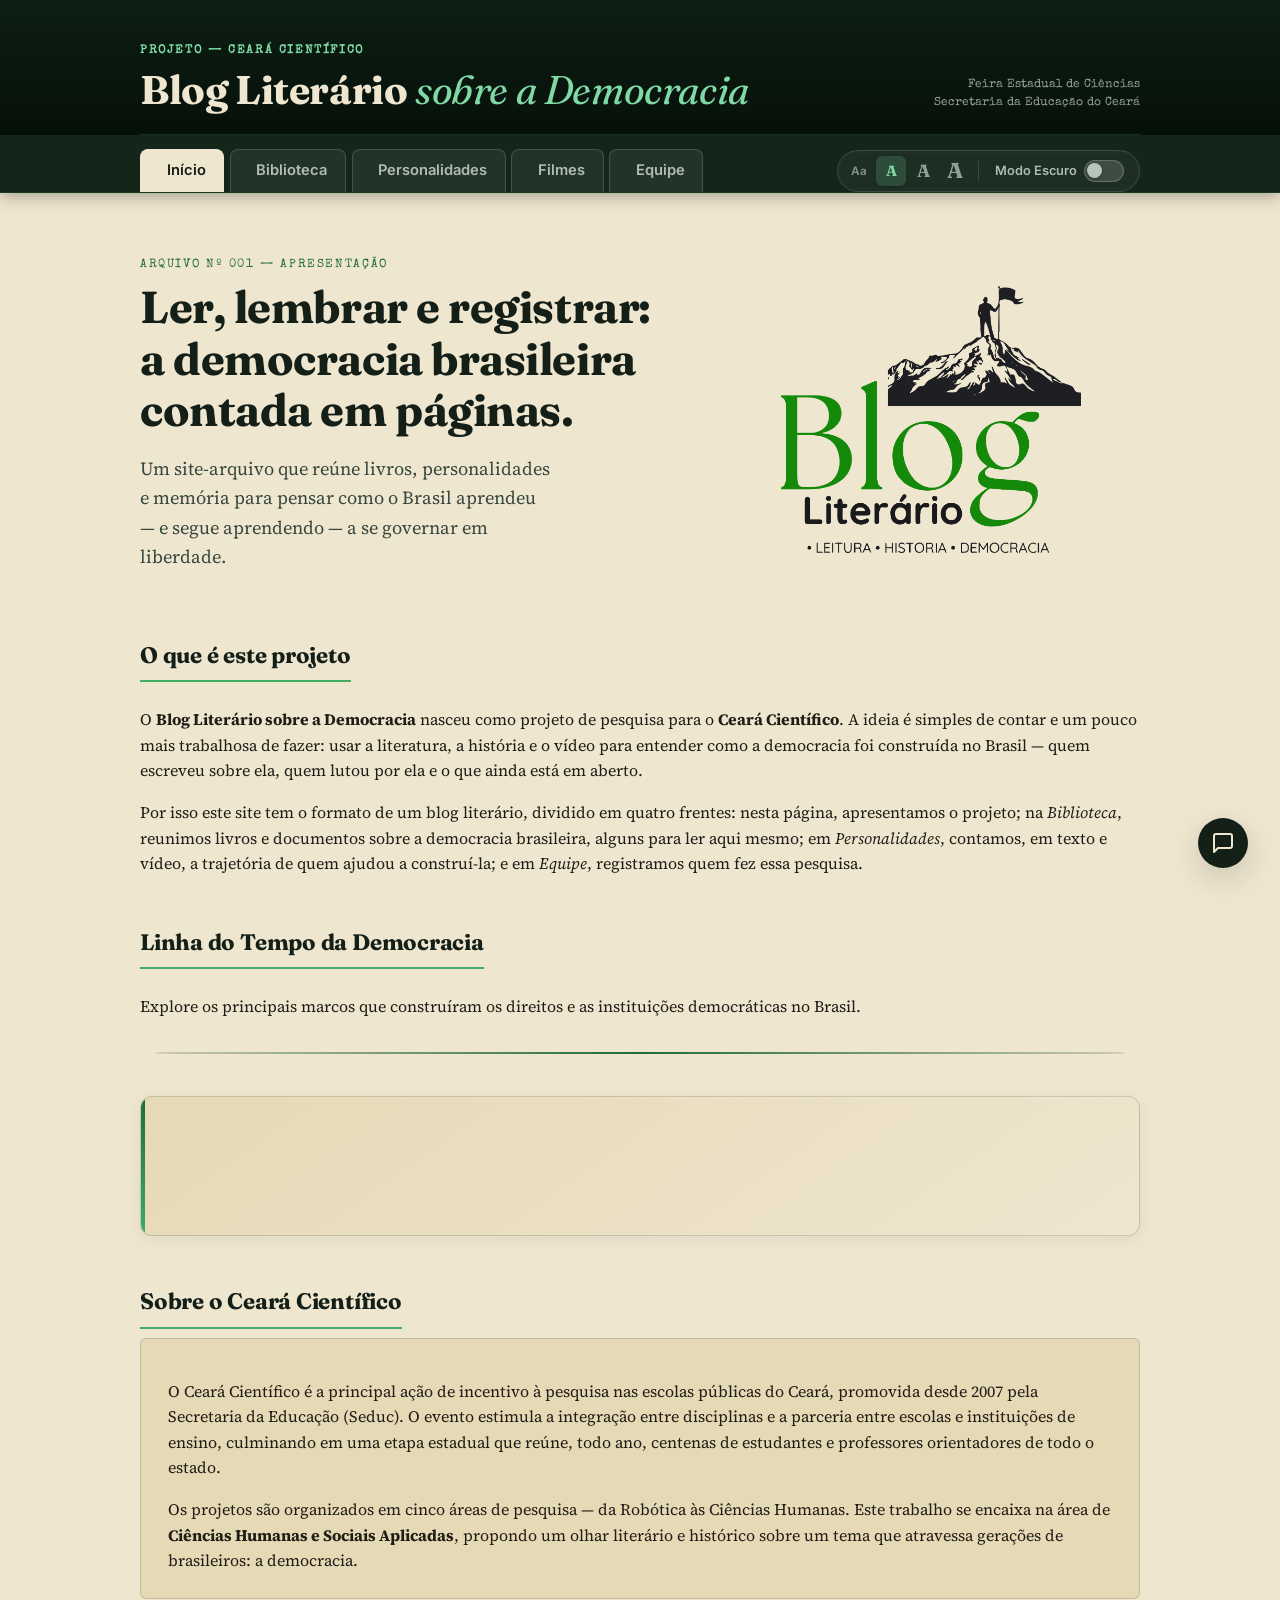
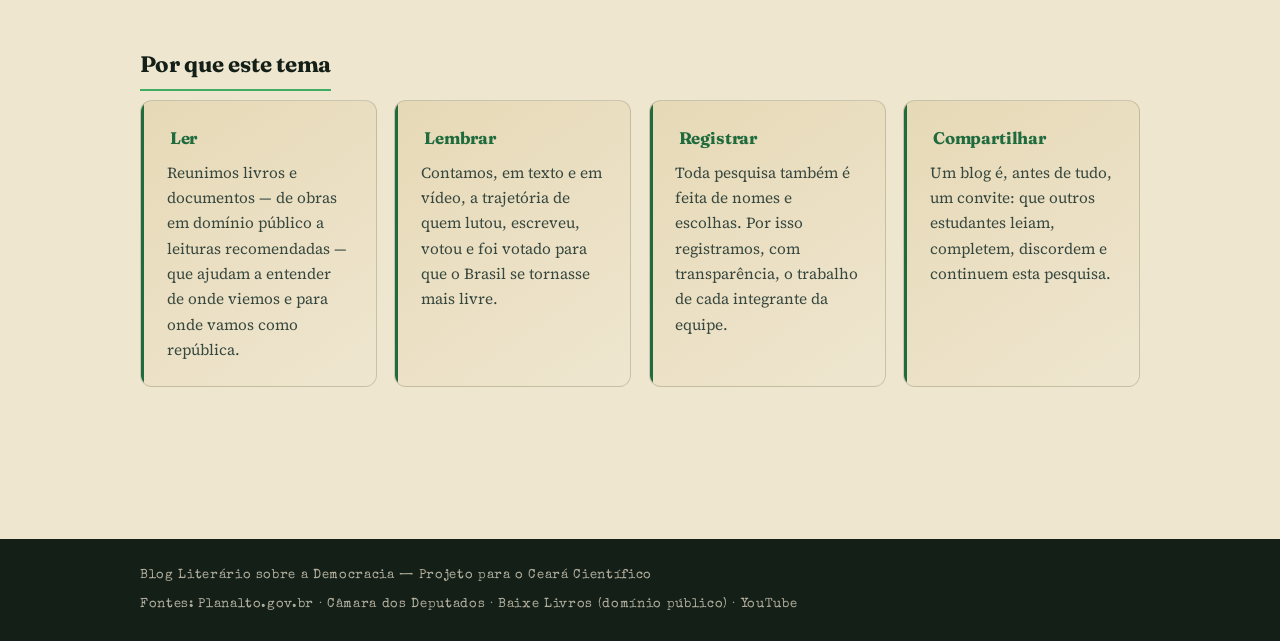
==== commit 1f7e26fb: "Atualiza projeto" ====
--- a/trabalho-democracia-real/trabalho-democracia/index.html
+++ b/trabalho-democracia-real/trabalho-democracia/index.html
@@ -1,4 +1,4 @@
-﻿<!DOCTYPE html>
+<!DOCTYPE html>
 <html lang="pt-BR">
 
 <head>
@@ -77,12 +77,12 @@
           <!-- Separador -->
           <div class="controls-divider"></div>
           <!-- Botão modo claro/escuro -->
-          <label class="theme-toggle-wrap" for="dark-mode-toggle" title="Alternar modo claro/escuro">
+          <div class="theme-toggle-wrap" title="Alternar modo claro/escuro">
             <span class="theme-toggle-label">Modo Escuro</span>
             <button class="theme-toggle-btn" id="dark-mode-toggle" aria-label="Alternar modo escuro">
               <span class="toggle-knob"></span>
             </button>
-          </label>
+          </div>
         </div>
       </div>
     </div>
@@ -388,7 +388,7 @@
     <section class="panel" id="equipe" role="tabpanel" aria-labelledby="tabbtn-equipe" hidden>
       <div class="wrap">
         <div class="panel-head">
-          <span class="eyebrow">Arquivo Nº 004 — Equipe</span>
+          <span class="eyebrow">Arquivo Nº 005 — Equipe</span>
           <h2>Quem fez esta pesquisa</h2>
           <p class="lede">Toda pesquisa é também um trabalho de equipe. Estes são os papéis sugeridos de cada integrante
             — editem para refletir exatamente o que cada um fez.</p>
@@ -497,6 +497,29 @@
                 <span class="team-role">Desenvolvimento web & curadoria audiovisual</span>
               </div>
               <p>Contribuiu no desenvolvimento do site e na curadoria dos vídeos que acompanham cada personalidade.</p>
+            </div>
+            <div class="team-card-action">
+              <span class="team-expand-btn">
+                <span>Ver perfil</span>
+                <svg viewBox="0 0 24 24" fill="none" stroke="currentColor" stroke-width="2.5">
+                  <path d="M5 12h14M12 5l7 7-7 7" />
+                </svg>
+              </span>
+            </div>
+          </div>
+
+          <div class="team-card" data-member="cecilia" role="button" tabindex="0"
+            aria-label="Ver perfil completo de Cecília">
+            <div class="team-avatar">
+              <img src="Foto dos integrantes/image.png" alt="Foto de Cecília" loading="lazy">
+            </div>
+            <div class="team-card-info">
+              <div class="team-card-header">
+                <h4>Cecília</h4>
+                <span class="team-role">Partes manuais & design</span>
+              </div>
+              <p>Contribuiu nas partes manuais do projeto e na criação do design visual, garantindo uma apresentação
+                esteticamente coesa.</p>
             </div>
             <div class="team-card-action">
               <span class="team-expand-btn">
@@ -625,7 +648,9 @@
     </div>
   </div>
 
-  <script src="script.js"></script>
+  <!-- Firebase (carregado como módulo ES para suportar import/export) -->
+  <script type="module" src="firebase-config.js"></script>
+  <script type="module" src="script.js"></script>
 
   <!-- ================= WIDGET VLIBRAS ================= -->
   <!--
@@ -649,4 +674,4 @@
 
 </body>
 
-</html>
+</html>
--- a/trabalho-democracia-real/trabalho-democracia/style.css
+++ b/trabalho-democracia-real/trabalho-democracia/style.css
@@ -174,7 +174,7 @@
   background: rgba(127, 217, 164, 0.18);
   color: #7fd9a4;
   border-color: transparent;
-  box-shadow: 0 1px 4px rgba(0,0,0,0.18);
+  box-shadow: 0 1px 4px rgba(0, 0, 0, 0.18);
 }
 
 /* ---- TOGGLE SWITCH (bolinha deslizante) ---- */
@@ -211,7 +211,7 @@
   border-radius: 50%;
   background: rgba(223, 236, 227, 0.75);
   transition: transform 0.28s cubic-bezier(0.34, 1.56, 0.64, 1), background 0.28s ease;
-  box-shadow: 0 1px 4px rgba(0,0,0,0.3);
+  box-shadow: 0 1px 4px rgba(0, 0, 0, 0.3);
 }
 
 /* Modo escuro ativo: desliza a bolinha e muda cor */
@@ -226,7 +226,10 @@
 }
 
 /* Ícones: ocultos (só usamos a bolinha) */
-.theme-icon, .theme-label { display: none !important; }
+.theme-icon,
+.theme-label {
+  display: none !important;
+}
 
 /* Wrapper label + toggle */
 .theme-toggle-wrap {
@@ -2422,7 +2425,7 @@
 
 :root[data-theme="dark"] .brand h1 {
   color: #c8ecd6;
-  text-shadow: 0 1px 4px rgba(0,0,0,0.4);
+  text-shadow: 0 1px 4px rgba(0, 0, 0, 0.4);
 }
 
 :root[data-theme="dark"] .brand h1 em {
@@ -3869,8 +3872,13 @@
   font-size: 1.18rem;
 }
 
-:root[data-font-size="large"] h2 { font-size: clamp(2rem, 4.2vw, 3rem); }
-:root[data-font-size="xlarge"] h2 { font-size: clamp(2.2rem, 4.5vw, 3.2rem); }
+:root[data-font-size="large"] h2 {
+  font-size: clamp(2rem, 4.2vw, 3rem);
+}
+
+:root[data-font-size="xlarge"] h2 {
+  font-size: clamp(2.2rem, 4.5vw, 3.2rem);
+}
 
 /* Alinha os controles de fonte no header-controls */
 .header-controls .font-size-controls {
